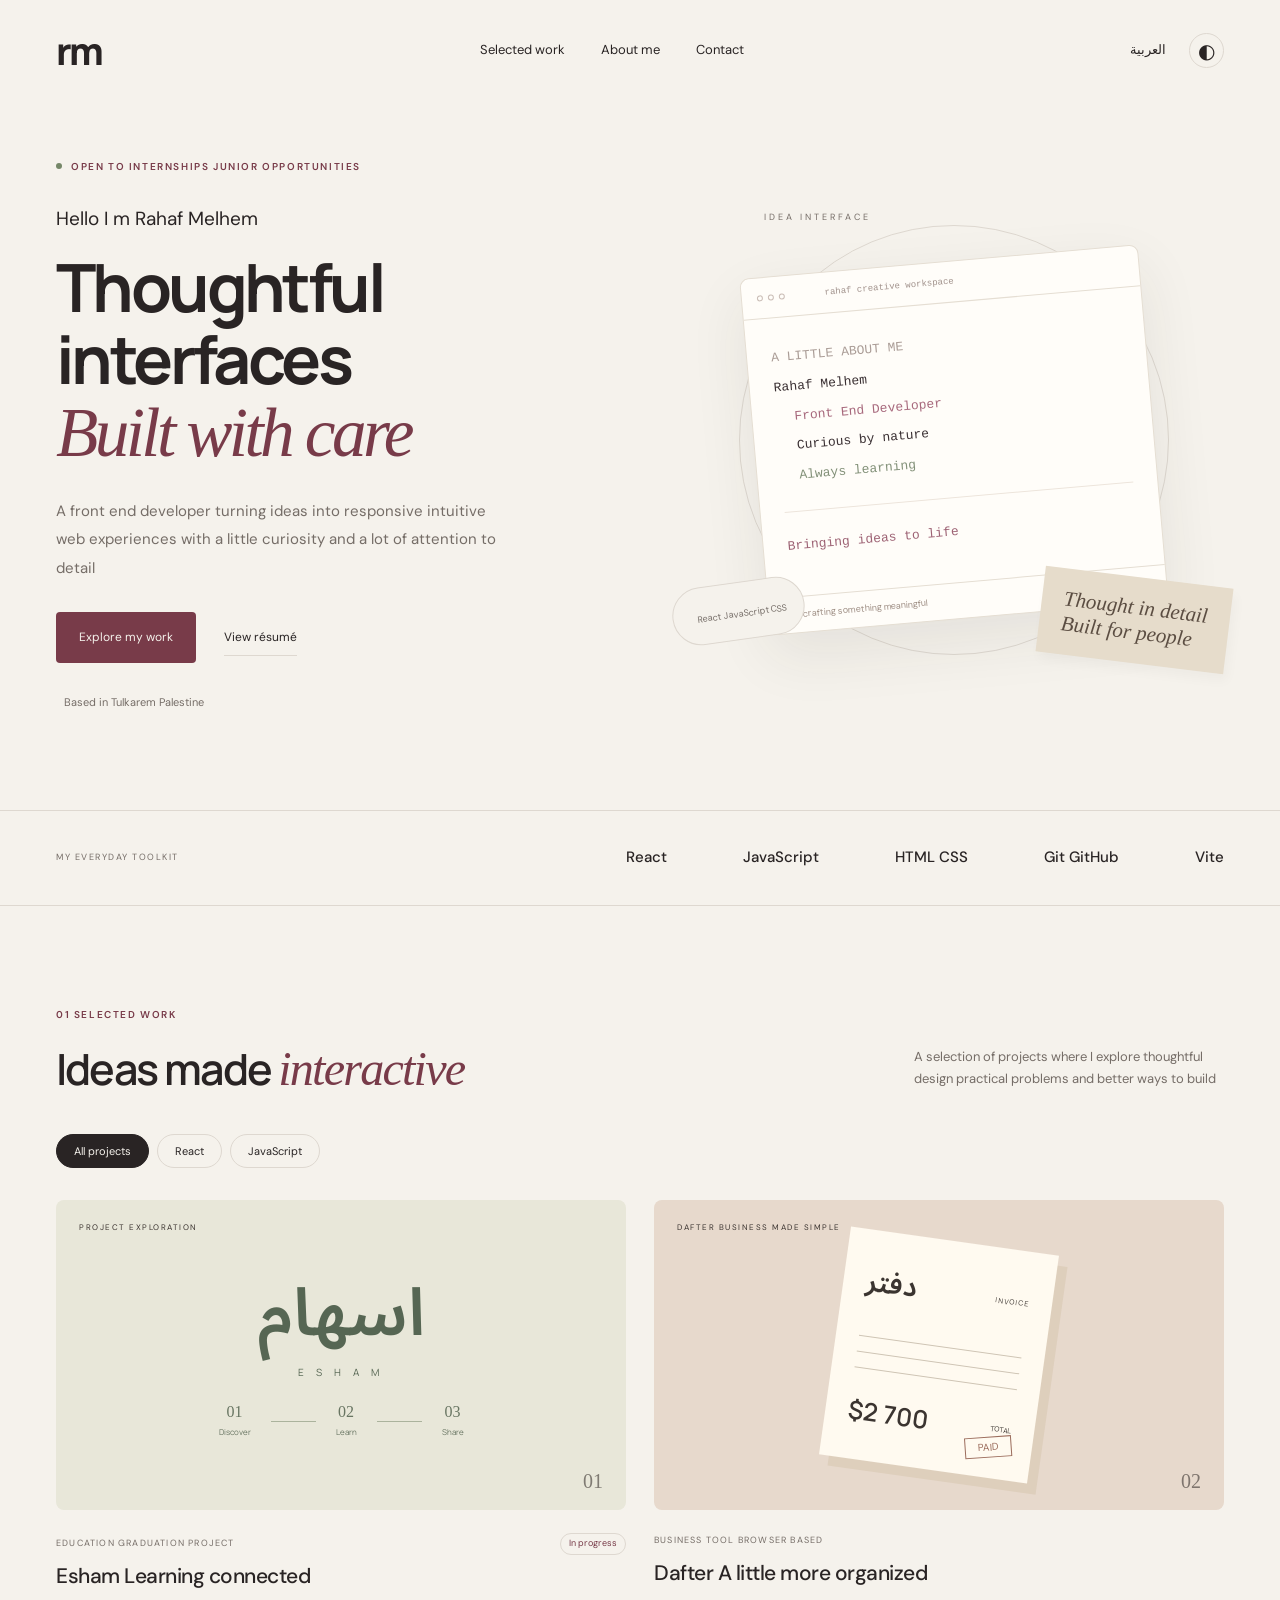
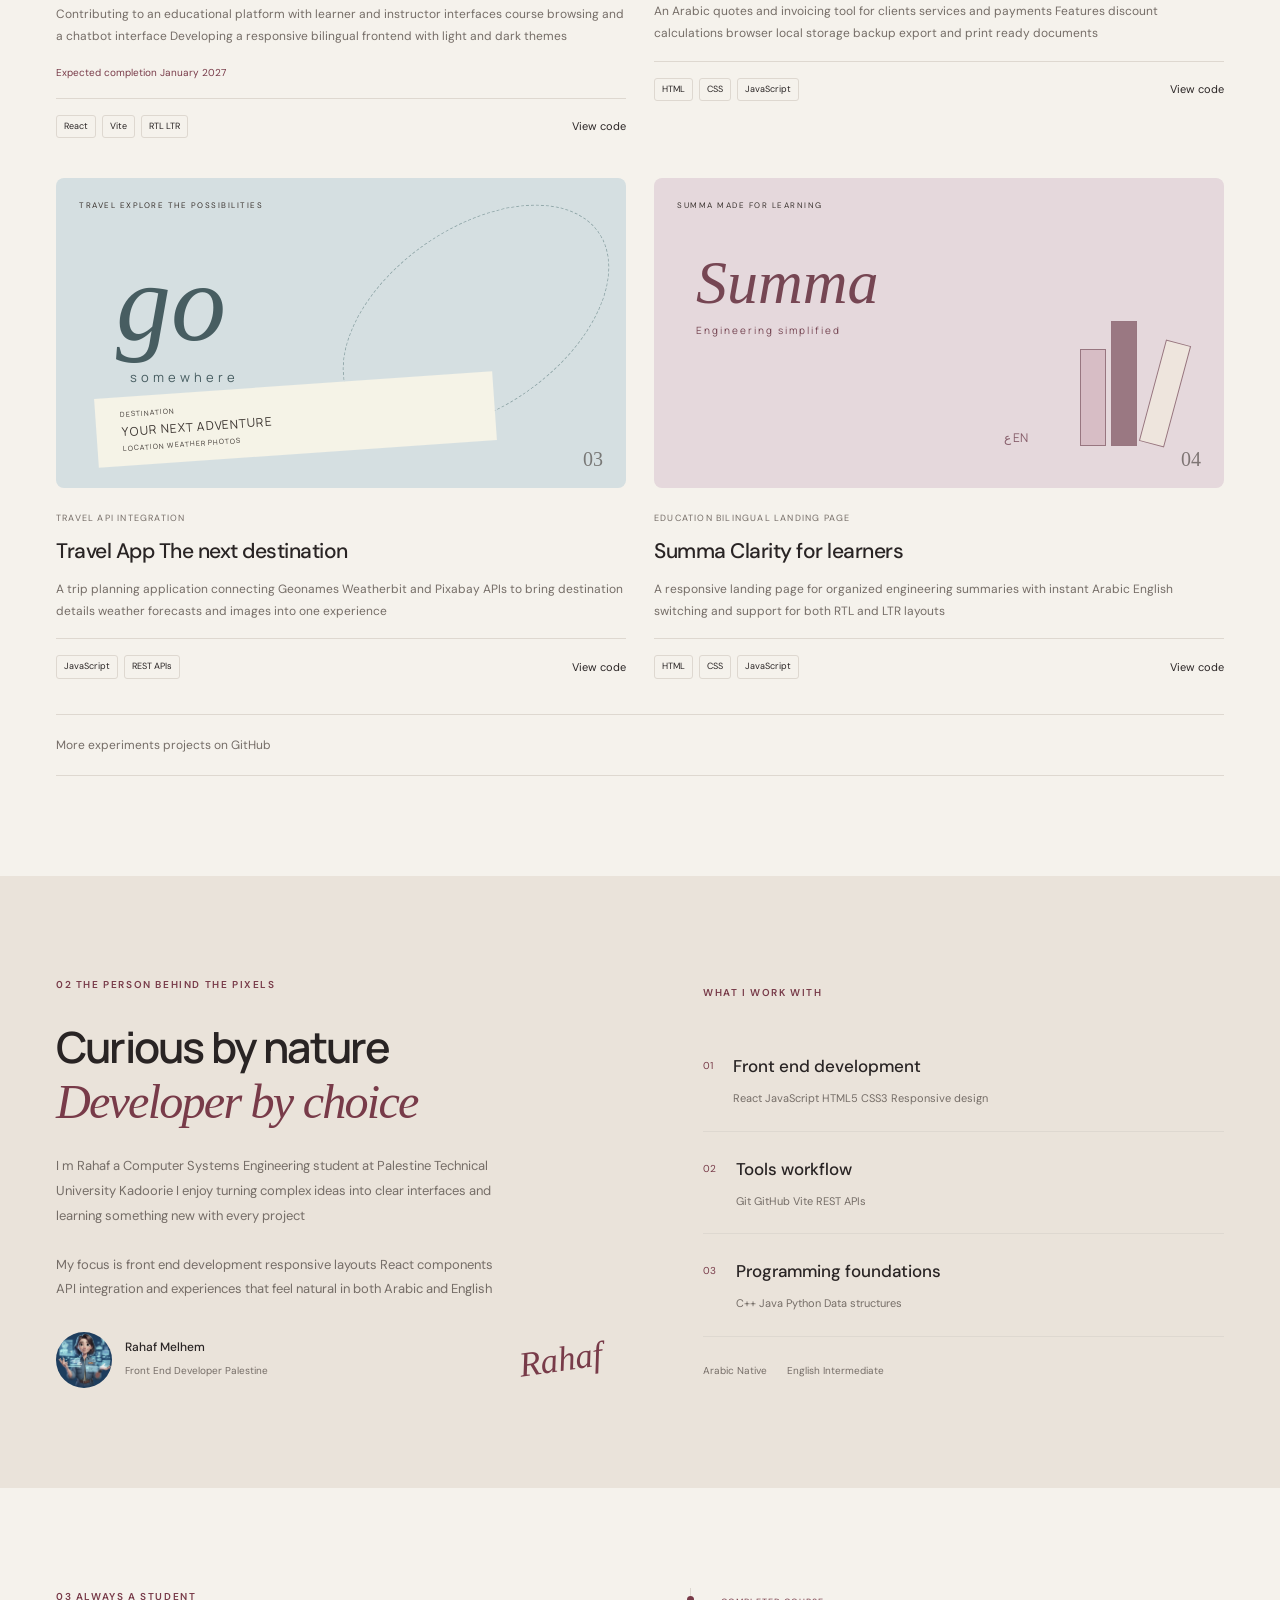
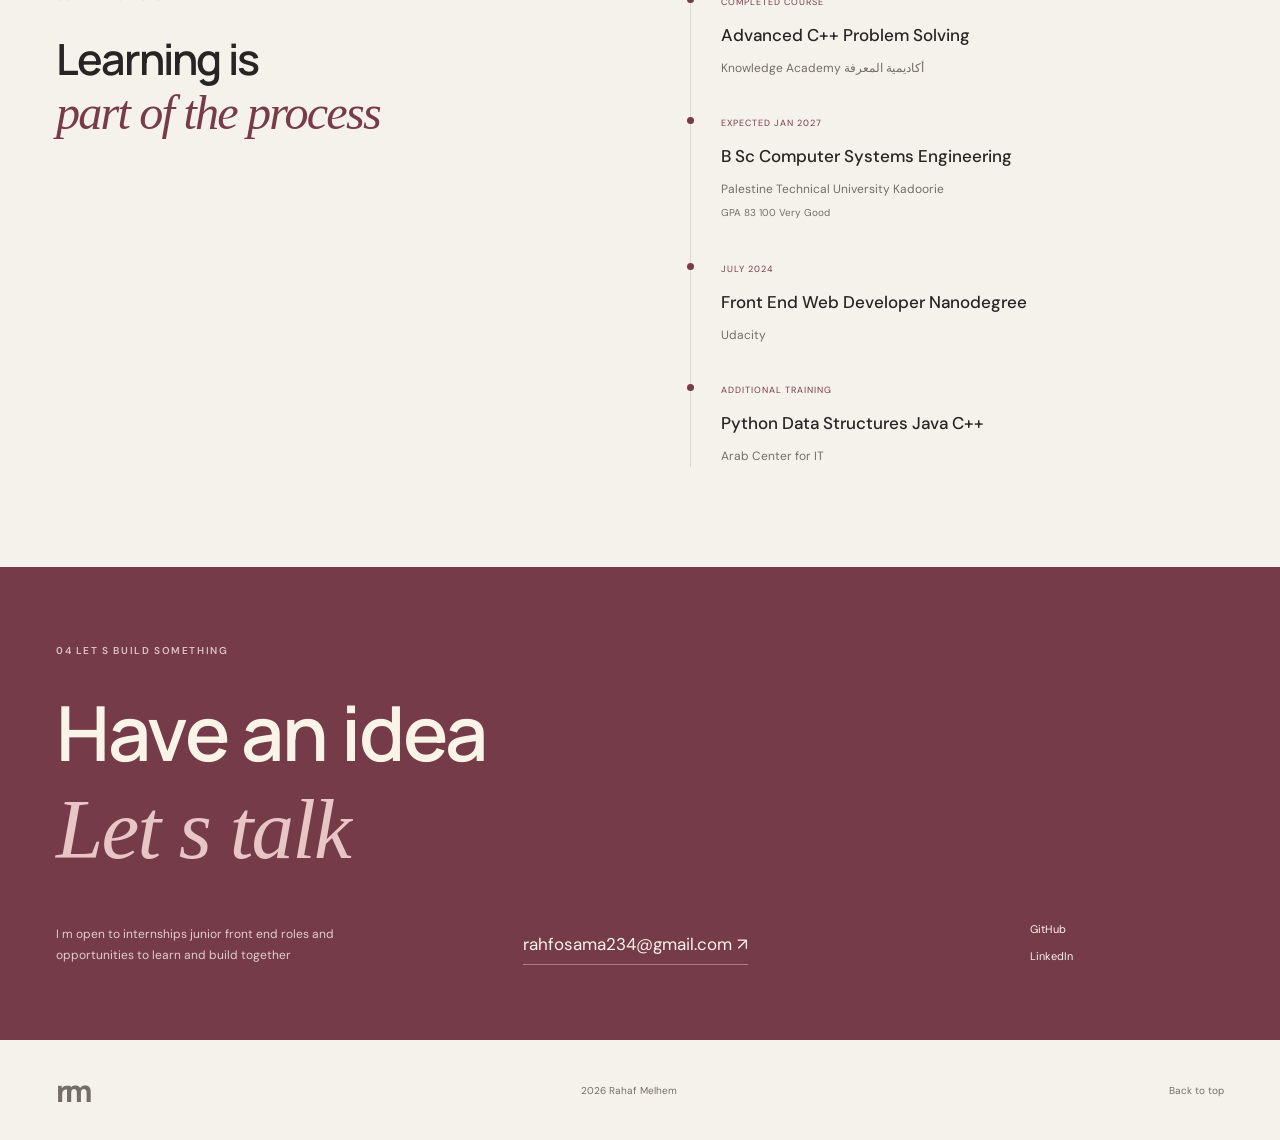
==== portfolio/index.html @ 83018559 "Add bilingual portfolio and updated resume with advanced C++ training" ====
<!doctype html>
<html lang="en" dir="ltr">
<head>
<meta charset="utf-8"><meta name="viewport" content="width=device-width, initial-scale=1">
<meta name="theme-color" content="#f5f2ec"><meta name="description" content="Rahaf Melhem — Front-End Developer and Computer Systems Engineering student. Explore React, JavaScript and bilingual web projects.">
<meta property="og:title" content="Rahaf Melhem — Front-End Developer"><meta property="og:description" content="Thoughtful interfaces, built with care. A selection of my frontend projects and engineering journey.">
<title>Rahaf Melhem   Front End Developer</title>
<link rel="icon" href="assets/favicon.svg" type="image/svg+xml"><link rel="stylesheet" href="style.css"><script src="script.js" defer></script>
</head>
<body>
<a class="skip" href="#main" data-i18n="skip">Skip to content</a>
<header class="header"><a class="brand" href="#" aria-label="Rahaf Melhem home">rm</a><nav aria-label="Main navigation"><a href="#work" data-i18n="navWork">Selected work</a><a href="#about" data-i18n="navAbout">About me</a><a href="#contact" data-i18n="navContact">Contact</a></nav><div class="controls"><button id="language" aria-label="Switch to Arabic">العربية</button><button id="theme" aria-label="Switch color theme" title="Switch color theme">◐</button></div></header>
<main id="main">
<section class="hero wrap"><div class="hero-copy"><p class="eyebrow"><span class="status-dot"></span><span data-i18n="available">OPEN TO INTERNSHIPS   JUNIOR OPPORTUNITIES</span></p><p class="hello" data-i18n="hello">Hello  I m Rahaf Melhem </p><h1 data-i18n="hero">Thoughtful<br>interfaces <br><em>Built with care </em></h1><p class="intro" data-i18n="intro">A front end developer turning ideas into responsive  intuitive web experiences   with a little curiosity and a lot of attention to detail </p><div class="actions"><a class="button primary" href="#work"><span data-i18n="explore">Explore my work</span><span aria-hidden="true"> </span></a><a class="text-link" href="resume.html" target="_blank" data-i18n="resume">View résumé  </a></div><p class="location"><span aria-hidden="true"> </span> <span data-i18n="location">Based in Tulkarem  Palestine</span></p></div>
<div class="hero-art" aria-label="A visual sketch of the process from idea to interface"><div class="art-caption">IDEA   INTERFACE</div><div class="orbit orbit-one"></div><div class="orbit orbit-two"></div><div class="browser-card"><div class="browser-top"><i></i><i></i><i></i><span>rahaf   creative workspace</span></div><div class="code-body"><p class="code-comment">A LITTLE ABOUT ME</p><p>Rahaf Melhem</p><p class="indent"><span class="code-key">Front End Developer</span></p><p class="indent">Curious by nature</p><p class="indent"><span class="code-str">Always learning</span></p><div class="code-line"></div><p class="code-fn">Bringing ideas to life</p></div><div class="browser-bottom"><span class="status-dot"></span> crafting something meaningful</div></div><div class="floating-note"><div data-i18n="note">Thought in detail <br>Built for people </div></div><div class="skill-sticker"><span>React   JavaScript   CSS</span></div></div></section>
<div class="tech-strip"><div class="wrap strip-inner"><span data-i18n="toolkit">MY EVERYDAY TOOLKIT</span><div>React <b aria-hidden="true"></b> JavaScript <b aria-hidden="true"></b> HTML   CSS <b aria-hidden="true"></b> Git   GitHub <b aria-hidden="true"></b> Vite</div></div></div>
<section id="work" class="work wrap section"><div class="section-top"><div><p class="eyebrow" data-i18n="workLabel">01   SELECTED WORK</p><h2 data-i18n="workTitle">Ideas made <em>interactive </em></h2></div><p data-i18n="workIntro">A selection of projects where I explore thoughtful design  practical problems  and better ways to build </p></div><div class="filters" role="group" aria-label="Filter projects"><button class="active" data-filter="all" aria-pressed="true" data-i18n="filterAll">All projects</button><button data-filter="react" aria-pressed="false">React</button><button data-filter="js" aria-pressed="false">JavaScript</button></div>
<div class="projects">
<article class="project featured" data-type="react"><div class="project-art esham-art"><span class="art-label" data-i18n="visualLabel">PROJECT EXPLORATION</span><div class="esham-word">اسهام<span>E S H A M</span></div><div class="learning-path"><span>01<br><small>Discover</small></span><i></i><span>02<br><small>Learn</small></span><i></i><span>03<br><small>Share</small></span></div><span class="project-number">01</span></div><div class="project-body"><div class="project-top"><p class="category" data-i18n="eshamType">EDUCATION   GRADUATION PROJECT</p><span class="badge" data-i18n="progress">In progress</span></div><h3 data-i18n="eshamName">Esham   Learning  connected </h3><p data-i18n="eshamDesc">Contributing to an educational platform with learner and instructor interfaces  course browsing  and a chatbot interface  Developing a responsive  bilingual frontend with light and dark themes </p><p class="completion" data-i18n="completion">Expected completion   January 2027</p><div class="project-footer"><div class="tags"><span>React</span><span>Vite</span><span>RTL   LTR</span></div><a href="https://github.com/skillifyproj-creator/esham" target="_blank" rel="noopener noreferrer" data-i18n="code">View code  </a></div></div></article>
<article class="project" data-type="js"><div class="project-art dafter-art"><span class="art-label">DAFTER   BUSINESS MADE SIMPLE</span><div class="invoice-art"><span class="invoice-brand">دفتر<span>INVOICE</span></span><div class="invoice-lines"><i></i><i></i><i></i></div><div class="invoice-total">$2 700<span>TOTAL</span></div><div class="paid-stamp">PAID</div></div><span class="project-number">02</span></div><div class="project-body"><p class="category" data-i18n="dafterType">BUSINESS TOOL   BROWSER BASED</p><h3 data-i18n="dafterName">Dafter   A little more organized </h3><p data-i18n="dafterDesc">An Arabic quotes and invoicing tool for clients  services  and payments  Features discount calculations  browser local storage  backup export  and print ready documents </p><div class="project-footer"><div class="tags"><span>HTML</span><span>CSS</span><span>JavaScript</span></div><a href="https://github.com/rahafOM/dafter" target="_blank" rel="noopener noreferrer" data-i18n="code">View code  </a></div></div></article>
<article class="project" data-type="js"><div class="project-art travel-art"><span class="art-label">TRAVEL   EXPLORE THE POSSIBILITIES</span><div class="travel-orbit"></div><div class="travel-word">go<span>somewhere </span></div><div class="travel-ticket">DESTINATION <span>YOUR NEXT ADVENTURE</span><div>LOCATION   WEATHER   PHOTOS</div></div><span class="project-number">03</span></div><div class="project-body"><p class="category" data-i18n="travelType">TRAVEL   API INTEGRATION</p><h3 data-i18n="travelName">Travel App   The next destination </h3><p data-i18n="travelDesc">A trip planning application connecting Geonames  Weatherbit  and Pixabay APIs to bring destination details  weather forecasts  and images into one experience </p><div class="project-footer"><div class="tags"><span>JavaScript</span><span>REST APIs</span></div><a href="https://github.com/rahafOM/travel" target="_blank" rel="noopener noreferrer" data-i18n="code">View code  </a></div></div></article>
<article class="project" data-type="js"><div class="project-art summa-art"><span class="art-label">SUMMA   MADE FOR LEARNING</span><div class="summa-title">Summa<span>Engineering  simplified </span></div><div class="summa-books"><span></span><span></span><span></span><i>ع   EN</i></div><span class="project-number">04</span></div><div class="project-body"><p class="category" data-i18n="summaType">EDUCATION   BILINGUAL LANDING PAGE</p><h3 data-i18n="summaName">Summa   Clarity for learners </h3><p data-i18n="summaDesc">A responsive landing page for organized engineering summaries  with instant Arabic English switching and support for both RTL and LTR layouts </p><div class="project-footer"><div class="tags"><span>HTML</span><span>CSS</span><span>JavaScript</span></div><a href="https://github.com/rahafOM/summa" target="_blank" rel="noopener noreferrer" data-i18n="code">View code  </a></div></div></article>
</div><a class="more-projects" href="https://github.com/rahafOM" target="_blank" rel="noopener noreferrer"><span data-i18n="more">More experiments   projects on GitHub</span><span> </span></a></section>
<section id="about" class="about-section"><div class="wrap about-grid"><div><p class="eyebrow" data-i18n="aboutLabel">02   THE PERSON BEHIND THE PIXELS</p><h2 data-i18n="aboutTitle">Curious by nature <br><em>Developer by choice </em></h2><p class="about-text" data-i18n="aboutText">I m Rahaf  a Computer Systems Engineering student at Palestine Technical University   Kadoorie  I enjoy turning complex ideas into clear interfaces and learning something new with every project </p><p class="about-text" data-i18n="aboutText2">My focus is front end development  responsive layouts  React components  API integration  and experiences that feel natural in both Arabic and English </p><div class="profile-mini"><img src="assets/rahaf.jpg" alt="Rahaf’s illustrated GitHub avatar" width="56" height="56" loading="lazy"><div><strong data-i18n="myName">Rahaf Melhem</strong><span data-i18n="role">Front End Developer   Palestine</span></div><span class="signature" aria-hidden="true">Rahaf </span></div></div><div class="skills-panel"><p class="eyebrow" data-i18n="skillsLabel">WHAT I WORK WITH</p><div class="skill-row"><span>01</span><div><h3 data-i18n="frontend">Front end development</h3><p>React   JavaScript   HTML5   CSS3   Responsive design</p></div></div><div class="skill-row"><span>02</span><div><h3 data-i18n="tools">Tools   workflow</h3><p>Git   GitHub   Vite   REST APIs</p></div></div><div class="skill-row"><span>03</span><div><h3 data-i18n="foundations">Programming foundations</h3><p>C++   Java   Python   Data structures</p></div></div><div class="languages"><span data-i18n="arabic">Arabic   Native</span><span data-i18n="english">English   Intermediate</span></div></div></div></section>
<section class="wrap section journey"><div><p class="eyebrow" data-i18n="journeyLabel">03   ALWAYS A STUDENT</p><h2 data-i18n="journeyTitle">Learning is<br><em>part of the process </em></h2></div><div class="timeline"><div class="timeline-item"><span class="date" data-i18n="completedCourse">COMPLETED COURSE</span><h3 data-i18n="advancedCpp">Advanced C++ &amp; Problem Solving</h3><p data-i18n="academy">Knowledge Academy  أكاديمية المعرفة </p></div><div class="timeline-item"><span class="date" data-i18n="expected">EXPECTED JAN 2027</span><h3 data-i18n="degree">B Sc  Computer Systems Engineering</h3><p data-i18n="university">Palestine Technical University   Kadoorie</p><span class="small" data-i18n="gpa">GPA  83 100   Very Good</span></div><div class="timeline-item"><span class="date" data-i18n="july">JULY 2024</span><h3>Front End Web Developer Nanodegree</h3><p>Udacity</p></div><div class="timeline-item"><span class="date" data-i18n="training">ADDITIONAL TRAINING</span><h3 data-i18n="courses">Python  Data Structures  Java   C++</h3><p data-i18n="center">Arab Center for IT</p></div></div></section>
<section id="contact" class="contact"><div class="wrap"><p class="eyebrow" data-i18n="contactLabel">04   LET S BUILD SOMETHING</p><h2 data-i18n="contactTitle">Have an idea <br><em>Let s talk </em><span> </span></h2><div class="contact-bottom"><p data-i18n="contactText">I m open to internships  junior front end roles  and opportunities to learn and build together </p><a class="email" href="mailto:rahfosama234@gmail.com">rahfosama234@gmail.com ↗</a><div class="social"><a href="https://github.com/rahafOM" target="_blank" rel="noopener noreferrer">GitHub  </a><a href="https://www.linkedin.com/in/rahaf-melhem" target="_blank" rel="noopener noreferrer">LinkedIn  </a></div></div></div></section>
</main><footer class="wrap footer"><a class="brand" href="#" aria-label="Back to top">rm</a><p>  <span id="year">2026</span> <span data-i18n="myName">Rahaf Melhem</span></p><a href="#main" data-i18n="backTop">Back to top  </a></footer>
</body></html>
---- portfolio/style.css ----
@import url('https://fonts.googleapis.com/css2?family=DM+Sans:wght@400;500;600;700&family=Manrope:wght@400;500;600;700;800&family=Noto+Sans+Arabic:wght@400;500;600;700&display=swap');
:root{--bg:#f5f2ec;--surface:#fffdf9;--ink:#292424;--muted:#756d67;--accent:#783b49;--line:#ded8d0;--soft:#eae3da;--card:#fffdf9;--serif:Georgia,'Times New Roman',serif}*{box-sizing:border-box}html{scroll-behavior:smooth;scroll-padding-top:100px}body{margin:0;background:var(--bg);color:var(--ink);font:15px/1.7 'DM Sans',sans-serif}body.dark{--bg:#211f20;--surface:#292627;--ink:#f5f0e9;--muted:#bbb0a7;--accent:#e8a9b6;--line:#494043;--soft:#332e30;--card:#292627}a{color:inherit;text-decoration:none}button{font:inherit;cursor:pointer}a,button{-webkit-tap-highlight-color:transparent}button:focus-visible,a:focus-visible{outline:3px solid var(--accent);outline-offset:5px}button{color:inherit}.wrap{max-width:1200px;width:calc(100% - 112px);margin:auto}.header{height:100px;padding:0 56px;max-width:1440px;margin:auto;display:flex;align-items:center;justify-content:space-between;gap:30px}.brand{font:800 38px 'Manrope',sans-serif;letter-spacing:-3px}.brand span{color:var(--accent)}nav{display:flex;gap:36px;font-size:13px}nav a{position:relative}nav a:after{content:'';position:absolute;bottom:-6px;left:0;width:0;height:1px;background:var(--accent);transition:width .2s}nav a:hover:after{width:100%}.controls{display:flex;align-items:center;gap:15px}.controls button{background:transparent;border:0;padding:8px;font-size:13px}.controls #theme{border:1px solid var(--line);border-radius:50%;width:35px;height:35px;padding:0;font-size:20px}.hero{display:grid;grid-template-columns:1.05fr 1fr;align-items:center;min-height:710px;padding-top:50px;padding-bottom:80px;gap:60px}.eyebrow{display:flex;align-items:center;gap:9px;font-size:10px;font-weight:600;letter-spacing:1.6px;color:var(--accent);margin:0 0 28px}.status-dot{width:6px;height:6px;border-radius:100%;display:inline-block;background:#758768;flex-shrink:0}.hello{font-size:19px;margin:0 0 16px}h1{font:700 clamp(47px,5.2vw,76px)/1.08 'Manrope',sans-serif;letter-spacing:-3.6px;margin:0 0 26px}em{font-family:var(--serif);font-weight:400;color:var(--accent)}h1 em{font-size:1.04em}p{margin-top:0}.intro{max-width:440px;font-size:15px;color:var(--muted);line-height:1.9}.actions{display:flex;align-items:center;gap:28px;margin:30px 0}.button{display:inline-flex;align-items:center;gap:40px;padding:15px 23px;font-size:12px;border-radius:4px}.primary{color:var(--bg);background:var(--accent)}.button:hover{transform:translateY(-2px)}.text-link{font-size:12px;border-bottom:1px solid var(--line);padding:8px 0}.location{font-size:11px;color:var(--muted);display:flex;gap:8px;align-items:center}.location>span:first-child{font-size:20px}.hero-art{position:relative;height:470px;display:flex;align-items:center;justify-content:center}.orbit{position:absolute;border:1px solid var(--line);border-radius:50%;width:430px;height:430px}.orbit-two{width:350px;height:350px;border-style:dashed;transform:rotate(20deg)}.art-caption{position:absolute;top:5px;left:80px;font-size:9px;color:var(--muted);letter-spacing:3px}.art-star{position:absolute;top:34px;right:32px;color:var(--accent);font-size:80px;line-height:1;z-index:2}.browser-card{width:400px;background:#fffdf9;box-shadow:0 22px 60px #362b2615;border:1px solid #e5ded3;transform:rotate(-5deg);border-radius:9px;color:#3a3033;z-index:1}.browser-top{display:flex;gap:5px;align-items:center;padding:15px;border-bottom:1px solid #e5ded3}.browser-top i{width:6px;height:6px;border:1px solid #cbbeb7;border-radius:50%}.browser-top span{margin-left:35px;font:9px monospace;color:#a1928c}.code-body{padding:30px 24px;font:12px/1.6 monospace}.code-body p{margin-bottom:9px}.code-body .indent{padding-left:18px}.code-comment{color:#aa9c96}.code-key{color:#a7687c}.code-str{color:#829078}.code-line{height:1px;background:#ede5dc;margin:24px 0}.code-fn{color:#9d6274}.code-fn span{color:#a89b90}.browser-bottom{display:flex;align-items:center;gap:7px;border-top:1px solid #e5ded3;padding:10px 20px;font-size:9px;color:#9e8e84}.floating-note{position:absolute;bottom:12px;right:-5px;background:#e6dccb;transform:rotate(7deg);padding:18px 22px;font:italic 21px/1.2 var(--serif);color:#5b4d42;z-index:2;box-shadow:4px 7px 12px #00000008}.floating-note>span{display:block;font-size:20px;margin-bottom:8px}.skill-sticker{position:absolute;left:-12px;bottom:35px;z-index:2;border:1px solid var(--line);background:var(--bg);border-radius:30px;padding:12px 17px;font-size:19px;color:var(--accent);transform:rotate(-8deg)}.skill-sticker span{font-size:9px;color:var(--muted);margin-left:7px}.tech-strip{border-block:1px solid var(--line)}.strip-inner{min-height:94px;display:flex;align-items:center;justify-content:space-between;gap:30px}.strip-inner>span{font-size:9px;letter-spacing:1.5px;color:var(--muted)}.strip-inner>div{display:flex;gap:28px;align-items:center;font-size:15px;font-weight:500}.strip-inner b{font-size:15px;color:var(--accent)}.section{padding-block:100px}.section-top{display:flex;justify-content:space-between;align-items:end;gap:60px;margin-bottom:36px}.section-top>p{font-size:13px;color:var(--muted);max-width:310px;margin-bottom:8px}h2{font:600 43px/1.2 'Manrope',sans-serif;letter-spacing:-1.8px;margin:0}h2 em{font-size:1.12em}.section-top .eyebrow{margin-bottom:17px}.filters{display:flex;gap:8px;margin-bottom:32px}.filters button{border:1px solid var(--line);border-radius:30px;background:transparent;padding:7px 17px;font-size:11px}.filters .active{color:var(--bg);background:var(--ink);border-color:var(--ink)}.projects{display:grid;grid-template-columns:1fr 1fr;gap:40px 28px}.project[hidden]{display:none}.project-art{height:310px;border-radius:8px;overflow:hidden;position:relative;transition:transform .3s;isolation:isolate;color:#3b3430}.project:hover .project-art{transform:translateY(-4px)}.art-label{position:absolute;top:21px;left:23px;font-size:8px;letter-spacing:1.5px}.project-number{position:absolute;bottom:17px;right:23px;font:italic 20px var(--serif);opacity:.6}.esham-art{background:#e8e7d9;display:flex;align-items:center;justify-content:center;flex-direction:column}.esham-word{font:600 66px 'Noto Sans Arabic',sans-serif;color:#566653;text-align:center;line-height:1.3}.esham-word span{display:block;font:10px 'Manrope';letter-spacing:5px;margin-top:8px}.learning-path{display:flex;align-items:center;gap:20px;margin-top:24px;font:16px var(--serif);text-align:center;color:#687562}.learning-path i{width:45px;height:1px;background:#abb39d}.learning-path small{font:8px 'Manrope';display:inline-block;margin-top:5px}.project-body{padding:23px 0 0}.category{font-size:9px;letter-spacing:1.2px;color:var(--muted);margin-bottom:10px}.project-top{display:flex;justify-content:space-between;align-items:baseline;gap:12px}.badge{border:1px solid var(--line);font-size:9px;padding:2px 8px;border-radius:15px;color:var(--accent);white-space:nowrap}.project h3{font-size:21px;line-height:1.4;font-weight:500;letter-spacing:-.5px;margin:0 0 12px}.project-body>p:not(.category){font-size:12px;color:var(--muted);line-height:1.85;margin-bottom:16px}.project-body .completion{font-size:10px!important;color:var(--accent)!important}.project-footer{display:flex;justify-content:space-between;align-items:center;border-top:1px solid var(--line);padding-top:16px;gap:12px}.tags{display:flex;gap:6px;flex-wrap:wrap}.tags span{font-size:9px;border:1px solid var(--line);border-radius:3px;padding:3px 7px}.project-footer a{font-size:11px;white-space:nowrap}.dafter-art{background:#e7d9cc;display:flex;align-items:center;justify-content:center}.invoice-art{width:210px;height:230px;background:#fffaf0;padding:23px;transform:rotate(8deg);box-shadow:10px 10px 0 #cbbb9c55;position:relative}.invoice-brand{font:600 28px 'Noto Sans Arabic';display:flex;justify-content:space-between;align-items:center}.invoice-brand span{font:7px 'Manrope';letter-spacing:1px}.invoice-lines{margin:24px 0}.invoice-lines i{display:block;height:1px;background:#cfc5b5;margin-bottom:15px}.invoice-total{font:600 25px 'Manrope';display:flex;justify-content:space-between;align-items:center}.invoice-total span{font:7px 'Manrope'}.paid-stamp{border:1px solid #9c6d5d;display:inline-block;font-size:10px;color:#9c6d5d;padding:1px 12px;position:absolute;bottom:20px;right:20px;transform:rotate(-12deg)}.travel-art{background:#d5dfe1;padding:50px 30px}.travel-word{font:italic 110px/.9 var(--serif);position:absolute;top:76px;left:60px;color:#475d61}.travel-word span{display:block;font:13px 'Manrope';letter-spacing:4px;margin:15px 0 0 14px}.plane{position:absolute;font:100px var(--serif);right:65px;top:65px;transform:rotate(-15deg);color:#72898d}.travel-orbit{position:absolute;width:300px;height:180px;border:1px dashed #93a9ab;border-radius:50%;transform:rotate(-35deg);right:0;top:50px}.travel-ticket{position:absolute;bottom:34px;left:40px;font:7px 'Manrope';background:#f5f3e7;padding:13px 25px;width:70%;transform:rotate(-4deg);letter-spacing:1px}.travel-ticket span{display:block;font-size:12px;margin-block:4px}.summa-art{background:#e5d8dc}.summa-title{position:absolute;left:42px;top:69px;font:italic 62px var(--serif);color:#764653}.summa-title span{display:block;font:10px 'Manrope';letter-spacing:2px;margin-top:5px}.summa-books{position:absolute;bottom:42px;right:46px;display:flex;gap:5px;align-items:end}.summa-books span{height:97px;width:26px;border:1px solid #987680;background:#d7bdc5}.summa-books span:nth-child(2){height:125px;background:#9a7882}.summa-books span:nth-child(3){transform:rotate(15deg);margin-left:10px;height:105px;background:#eee5dd}.summa-books i{position:absolute;left:-76px;bottom:0;font:12px 'Manrope';color:#855c69;white-space:nowrap}.more-projects{margin-top:35px;padding:20px 0;border-block:1px solid var(--line);display:flex;justify-content:space-between;font-size:12px;color:var(--muted)}.about-section{background:var(--soft);padding-block:100px}.about-grid{display:grid;grid-template-columns:1.05fr 1fr;gap:100px}.about-text{font-size:13px;color:var(--muted);line-height:1.9;max-width:450px;margin:24px 0 0}.profile-mini{display:flex;align-items:center;gap:13px;margin-top:30px}.profile-mini img{border-radius:50%;filter:saturate(.5)}.profile-mini strong{font-size:12px;font-weight:500;display:block}.profile-mini div>span{font-size:10px;color:var(--muted)}.signature{font:italic 35px var(--serif);color:var(--accent);margin-left:auto;transform:rotate(-8deg)}.skills-panel{padding-top:8px}.skill-row{display:flex;gap:20px;border-bottom:1px solid var(--line);padding:23px 0}.skill-row>span{font-size:10px;color:var(--accent);padding-top:5px}.skill-row h3{font-size:17px;font-weight:500;margin:0 0 8px}.skill-row p{font-size:11px;color:var(--muted);margin:0}.languages{display:flex;gap:20px;font-size:10px;color:var(--muted);padding-top:25px}.journey{display:grid;grid-template-columns:1fr 1fr;gap:100px}.timeline{border-left:1px solid var(--line);padding-left:30px}.timeline-item{position:relative;padding-bottom:30px}.timeline-item:last-child{padding-bottom:0}.timeline-item:before{content:'';position:absolute;left:-34px;top:8px;background:var(--accent);width:7px;height:7px;border-radius:50%}.date{font-size:9px;letter-spacing:1px;color:var(--accent)}.timeline h3{font-size:17px;font-weight:500;margin:8px 0}.timeline p{font-size:12px;color:var(--muted);margin:0}.small{font-size:10px;color:var(--muted)}.contact{background:#753b49;color:#faf3e8;padding-block:75px}.contact .eyebrow{color:#dcc1c5}.contact h2{font-size:76px;position:relative;max-width:800px}.contact h2 em{color:#e8c5c6}.contact h2>span{position:absolute;right:0;top:0;font:140px var(--serif);font-weight:400;color:#bb8b94}.contact-bottom{display:grid;grid-template-columns:1.1fr 1.2fr .5fr;gap:40px;align-items:end;margin-top:40px}.contact-bottom p{font-size:12px;color:#e2cdd0;margin:0;max-width:280px}.email{font-size:17px;border-bottom:1px solid #b07c88;justify-self:start;padding-bottom:5px}.social{display:flex;flex-direction:column;font-size:11px;gap:8px;align-items:start}.footer{display:flex;justify-content:space-between;align-items:center;min-height:100px;font-size:10px;color:var(--muted)}.footer .brand{font-size:30px}.footer p{margin:0}.skip{position:absolute;left:20px;top:-100px;background:var(--ink);color:var(--bg);padding:10px;z-index:100}.skip:focus{top:10px}a:hover{color:var(--accent)}.contact a:hover{color:#f6d7d7}.primary:hover{color:var(--bg)}[dir=rtl] body{font-family:'Noto Sans Arabic',sans-serif}[dir=rtl] h1,[dir=rtl] h2{font-family:'Noto Sans Arabic',sans-serif;letter-spacing:-1px;line-height:1.5}[dir=rtl] h1{font-size:53px}[dir=rtl] em{font-family:inherit}[dir=rtl] .hero-art{direction:ltr}[dir=rtl] .eyebrow{letter-spacing:0}[dir=rtl] .timeline{border-left:0;border-right:1px solid var(--line);padding-left:0;padding-right:30px}[dir=rtl] .timeline-item:before{left:auto;right:-34px}[dir=rtl] .contact h2>span{left:0;right:auto}[dir=rtl] .signature{margin-left:0;margin-right:auto}[dir=rtl] .tags{direction:ltr}[dir=rtl] .project-art{direction:ltr}[dir=rtl] .email{direction:ltr}
@media(min-width:1500px){.hero{min-height:790px}.wrap{max-width:1250px}}
@media(max-width:1100px){.wrap{width:calc(100% - 64px)}.header{padding-inline:32px}.hero{gap:20px}.browser-card{width:335px}.code-body{font-size:10px}.orbit{width:340px;height:340px}.orbit-two{width:290px;height:290px}.art-star{right:0}.skill-sticker{left:0}.strip-inner>div{gap:16px;font-size:12px}.about-grid{gap:55px}.contact-bottom{grid-template-columns:1fr 1fr}.social{grid-column:2;flex-direction:row;gap:20px}.project h3{font-size:19px}.contact h2{font-size:65px}}
@media(max-width:760px){.wrap{width:calc(100% - 40px)}.header{height:82px;padding-inline:20px;gap:12px}.brand{font-size:31px}nav{gap:16px;font-size:10px}.controls{gap:4px}.controls button{font-size:11px;padding:6px}.controls #theme{width:30px;height:30px}.hero{grid-template-columns:1fr;padding-top:38px;padding-bottom:50px;gap:18px}.hero h1{font-size:57px;letter-spacing:-2.6px}.hero-copy>.eyebrow{font-size:8px;letter-spacing:1px}.hello{font-size:17px}.intro{font-size:13px;max-width:400px}.hero-art{height:395px;max-width:450px;width:100%;margin:10px auto 0}.browser-card{width:330px}.art-caption{left:50px}.floating-note{right:8px;bottom:7px;font-size:20px}.skill-sticker{bottom:25px}.art-star{font-size:65px;right:20px}.strip-inner{padding-block:22px;display:block}.strip-inner>span{display:block;margin-bottom:15px}.strip-inner>div{gap:12px;flex-wrap:wrap;font-size:11px}.strip-inner b{font-size:11px}.section{padding-block:65px}.section-top{display:block;margin-bottom:25px}.section-top>p{margin-top:20px;font-size:12px}h2{font-size:34px}.projects{grid-template-columns:1fr;gap:40px}.project-art{height:300px}.project h3{font-size:21px}.project-body>p:not(.category){font-size:12px}.about-section{padding-block:65px}.about-grid,.journey{grid-template-columns:1fr;gap:45px}.about-grid h2{font-size:32px}.about-text{font-size:12px}.skills-panel .eyebrow{margin-bottom:10px}.contact{padding-block:55px}.contact h2{font-size:53px}.contact h2>span{font-size:90px;right:5px}.contact-bottom{display:flex;flex-direction:column;align-items:start;gap:25px}.email{font-size:16px}.footer{min-height:95px;gap:15px;font-size:9px}[dir=rtl] h1{font-size:43px}[dir=rtl] h2{font-size:30px}.location{margin-bottom:0}}
@media(max-width:380px){nav{gap:9px}.hero h1{font-size:49px}.browser-card{width:280px}.orbit{width:290px;height:290px}.orbit-two{width:240px;height:240px}.code-body{padding:24px 16px;font-size:9px}.hero-art{height:350px}.floating-note{padding:13px;font-size:17px}.skill-sticker{font-size:14px;padding:9px}.project-top{display:block}.badge{display:inline-block;margin-bottom:10px}}
@media(prefers-reduced-motion:reduce){html{scroll-behavior:auto}*{transition:none!important}}
@media print{.header,.hero-art,.filters,.controls,.contact,.footer,.skip,.tech-strip{display:none}.wrap{width:100%}.hero{display:block;min-height:0}.section,.about-section{padding:20px 0}body{background:white;color:black}.project-art{height:140px}.projects{gap:20px}.project{break-inside:avoid}}

.actions .button>span:last-child{display:none}.contact h2>span{display:none}.strip-inner b{width:20px}.more-projects>span:last-child{display:none}.project-number{font-style:normal}.code-body{font-size:13px}
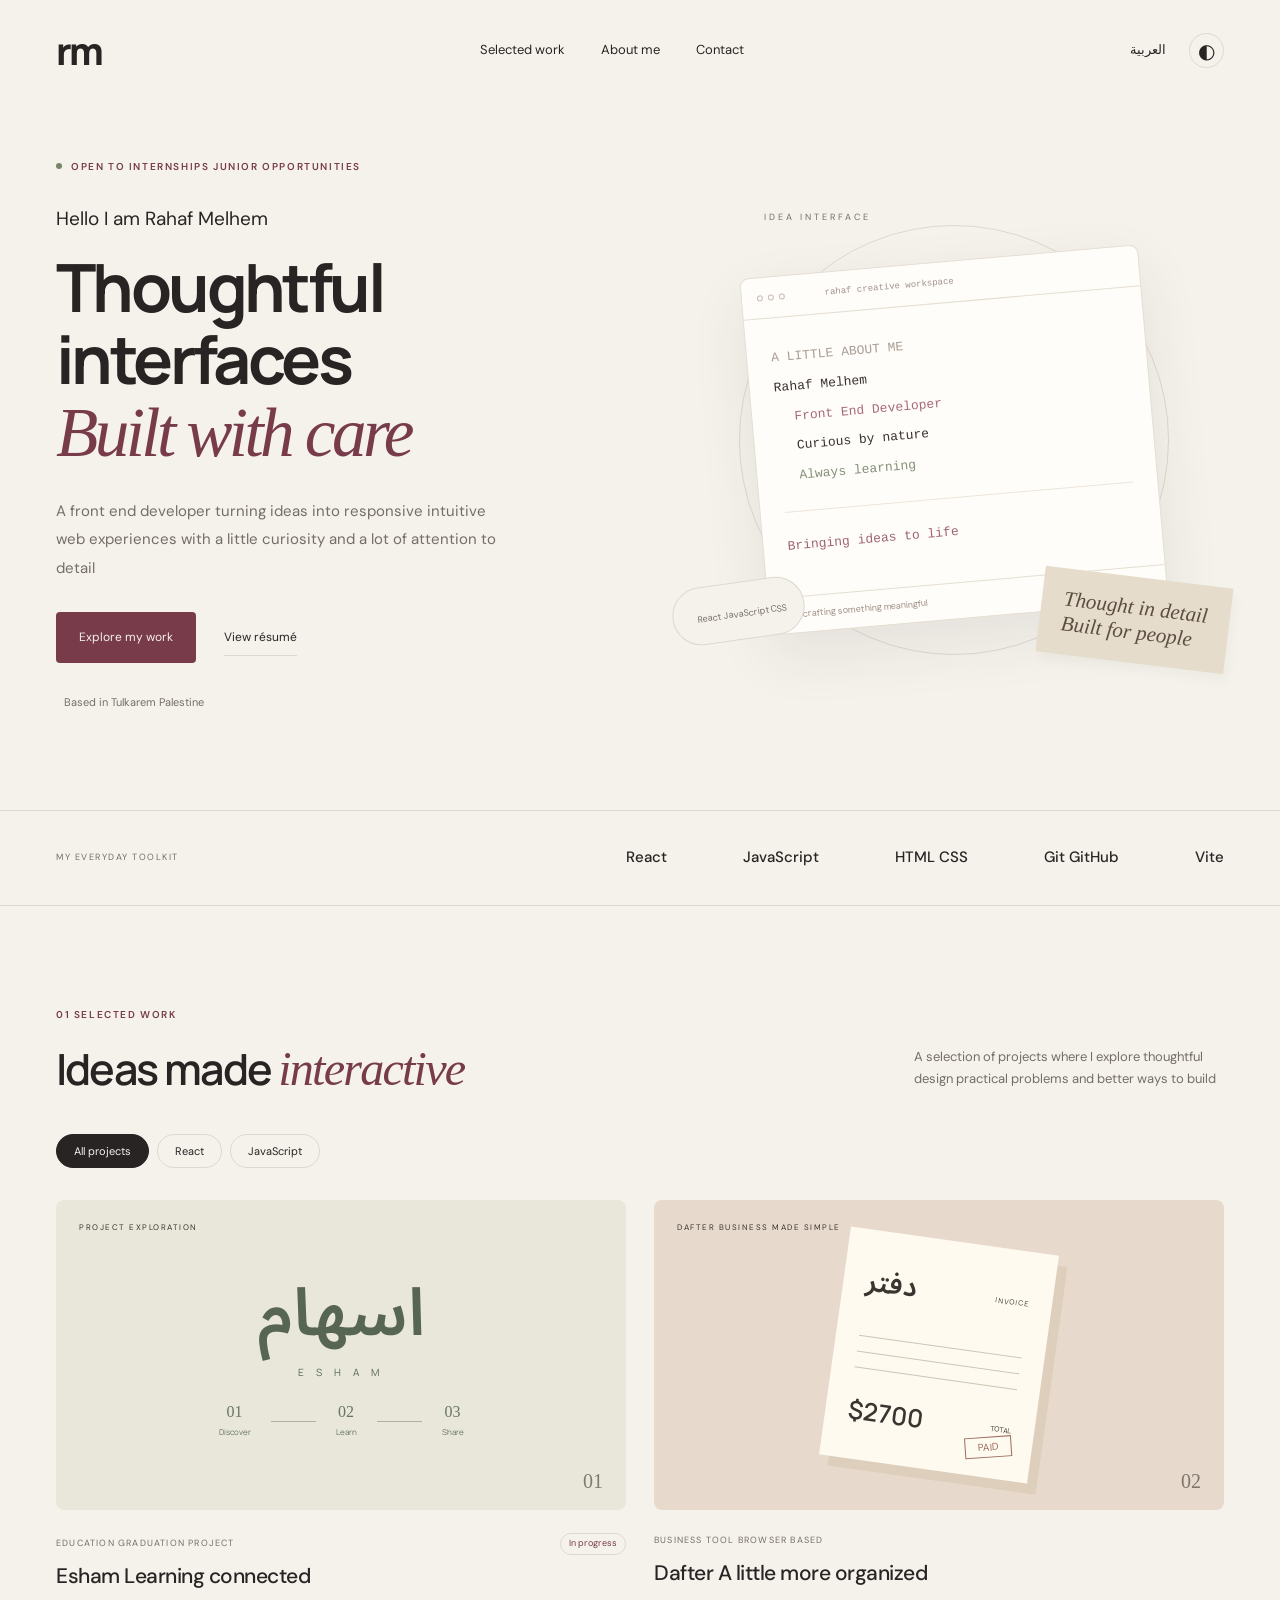
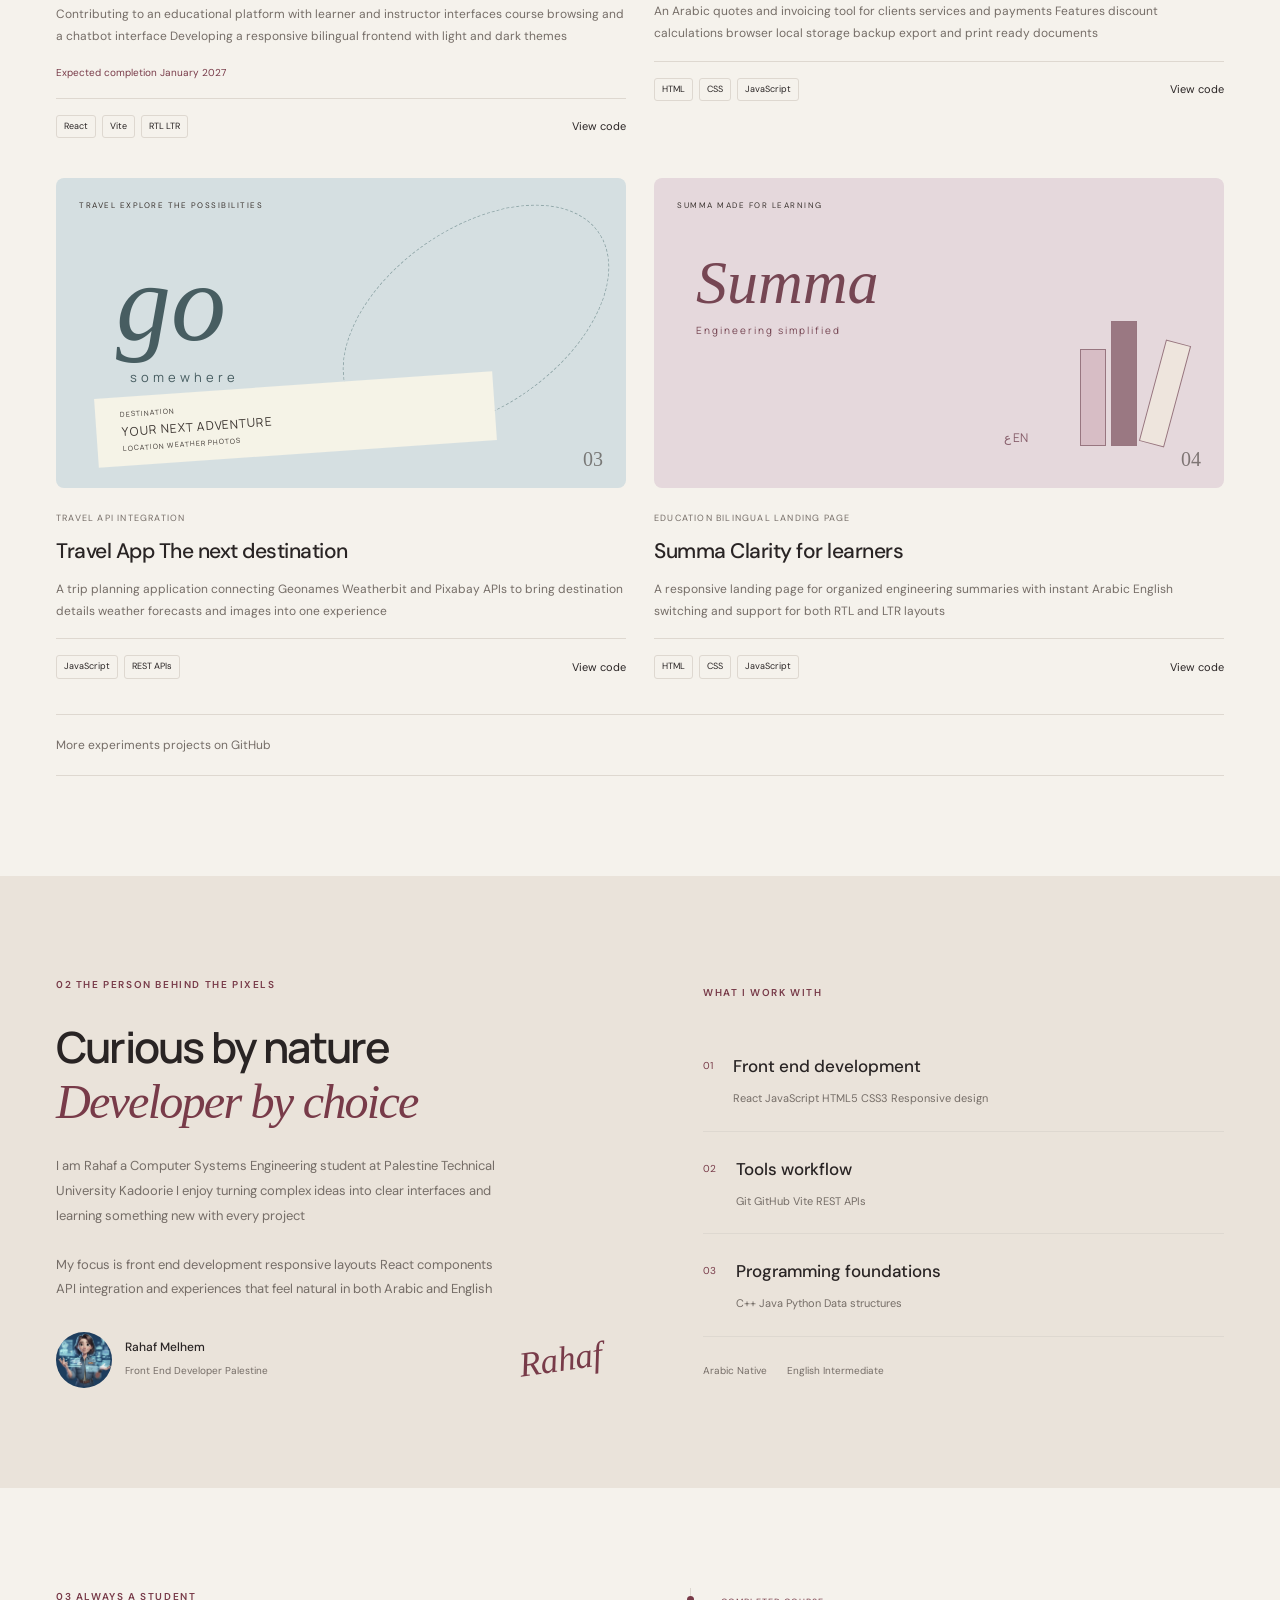
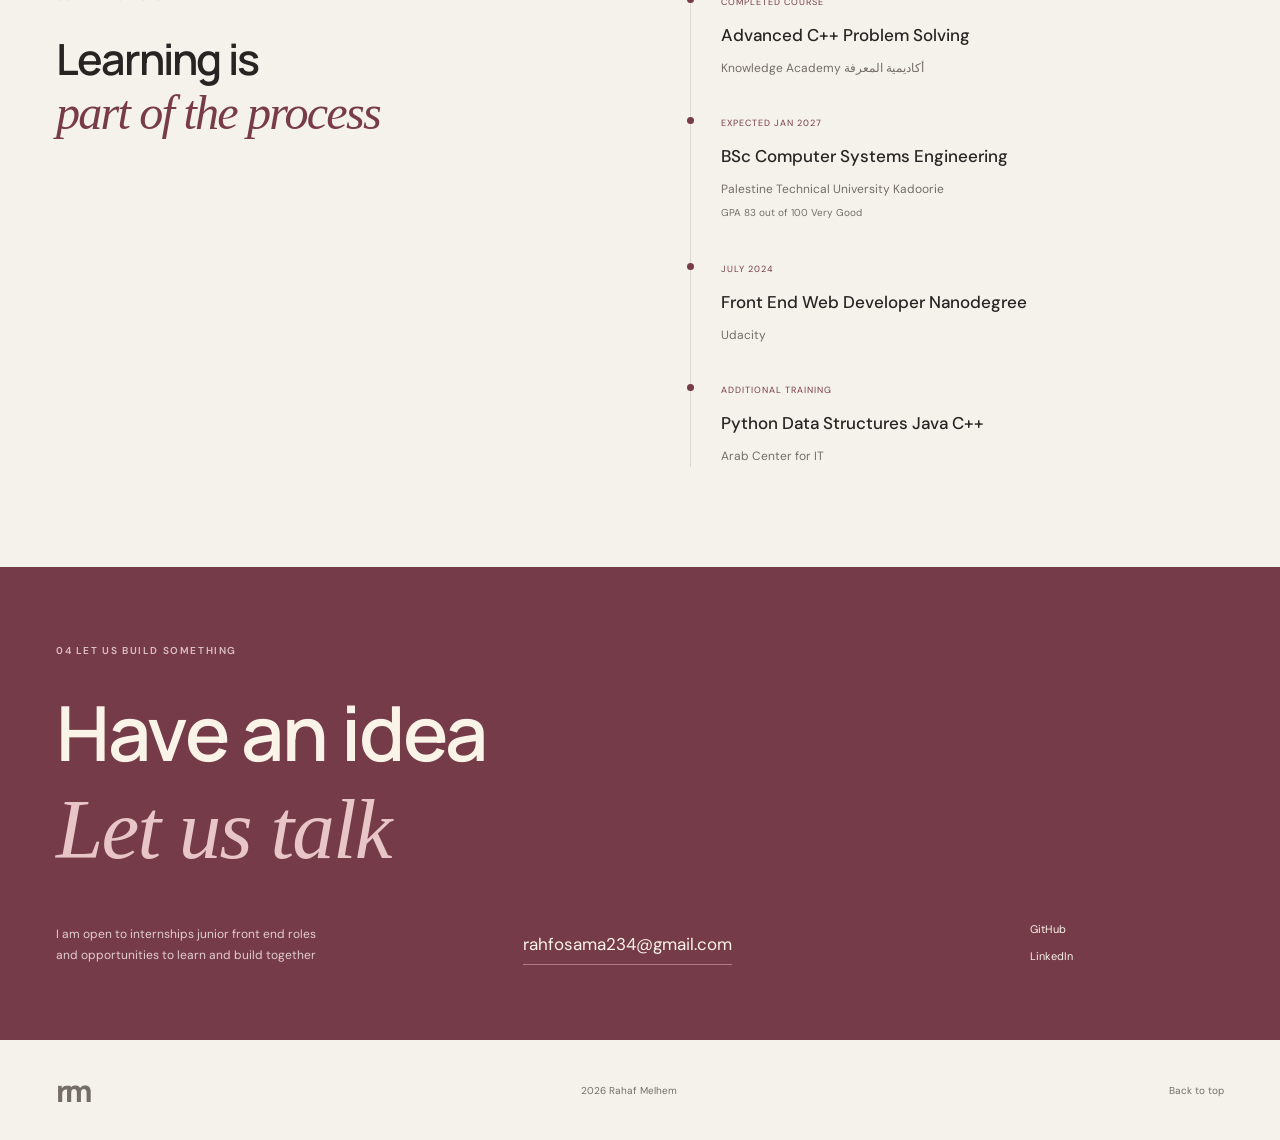
==== commit c79498a9: "Refine punctuation-free portfolio wording" ====
--- a/portfolio/index.html
+++ b/portfolio/index.html
@@ -11,18 +11,18 @@
 <a class="skip" href="#main" data-i18n="skip">Skip to content</a>
 <header class="header"><a class="brand" href="#" aria-label="Rahaf Melhem home">rm</a><nav aria-label="Main navigation"><a href="#work" data-i18n="navWork">Selected work</a><a href="#about" data-i18n="navAbout">About me</a><a href="#contact" data-i18n="navContact">Contact</a></nav><div class="controls"><button id="language" aria-label="Switch to Arabic">العربية</button><button id="theme" aria-label="Switch color theme" title="Switch color theme">◐</button></div></header>
 <main id="main">
-<section class="hero wrap"><div class="hero-copy"><p class="eyebrow"><span class="status-dot"></span><span data-i18n="available">OPEN TO INTERNSHIPS   JUNIOR OPPORTUNITIES</span></p><p class="hello" data-i18n="hello">Hello  I m Rahaf Melhem </p><h1 data-i18n="hero">Thoughtful<br>interfaces <br><em>Built with care </em></h1><p class="intro" data-i18n="intro">A front end developer turning ideas into responsive  intuitive web experiences   with a little curiosity and a lot of attention to detail </p><div class="actions"><a class="button primary" href="#work"><span data-i18n="explore">Explore my work</span><span aria-hidden="true"> </span></a><a class="text-link" href="resume.html" target="_blank" data-i18n="resume">View résumé  </a></div><p class="location"><span aria-hidden="true"> </span> <span data-i18n="location">Based in Tulkarem  Palestine</span></p></div>
+<section class="hero wrap"><div class="hero-copy"><p class="eyebrow"><span class="status-dot"></span><span data-i18n="available">OPEN TO INTERNSHIPS   JUNIOR OPPORTUNITIES</span></p><p class="hello" data-i18n="hello">Hello  I am Rahaf Melhem </p><h1 data-i18n="hero">Thoughtful<br>interfaces <br><em>Built with care </em></h1><p class="intro" data-i18n="intro">A front end developer turning ideas into responsive  intuitive web experiences   with a little curiosity and a lot of attention to detail </p><div class="actions"><a class="button primary" href="#work"><span data-i18n="explore">Explore my work</span><span aria-hidden="true"> </span></a><a class="text-link" href="resume.html" target="_blank" data-i18n="resume">View résumé  </a></div><p class="location"><span aria-hidden="true"> </span> <span data-i18n="location">Based in Tulkarem  Palestine</span></p></div>
 <div class="hero-art" aria-label="A visual sketch of the process from idea to interface"><div class="art-caption">IDEA   INTERFACE</div><div class="orbit orbit-one"></div><div class="orbit orbit-two"></div><div class="browser-card"><div class="browser-top"><i></i><i></i><i></i><span>rahaf   creative workspace</span></div><div class="code-body"><p class="code-comment">A LITTLE ABOUT ME</p><p>Rahaf Melhem</p><p class="indent"><span class="code-key">Front End Developer</span></p><p class="indent">Curious by nature</p><p class="indent"><span class="code-str">Always learning</span></p><div class="code-line"></div><p class="code-fn">Bringing ideas to life</p></div><div class="browser-bottom"><span class="status-dot"></span> crafting something meaningful</div></div><div class="floating-note"><div data-i18n="note">Thought in detail <br>Built for people </div></div><div class="skill-sticker"><span>React   JavaScript   CSS</span></div></div></section>
 <div class="tech-strip"><div class="wrap strip-inner"><span data-i18n="toolkit">MY EVERYDAY TOOLKIT</span><div>React <b aria-hidden="true"></b> JavaScript <b aria-hidden="true"></b> HTML   CSS <b aria-hidden="true"></b> Git   GitHub <b aria-hidden="true"></b> Vite</div></div></div>
 <section id="work" class="work wrap section"><div class="section-top"><div><p class="eyebrow" data-i18n="workLabel">01   SELECTED WORK</p><h2 data-i18n="workTitle">Ideas made <em>interactive </em></h2></div><p data-i18n="workIntro">A selection of projects where I explore thoughtful design  practical problems  and better ways to build </p></div><div class="filters" role="group" aria-label="Filter projects"><button class="active" data-filter="all" aria-pressed="true" data-i18n="filterAll">All projects</button><button data-filter="react" aria-pressed="false">React</button><button data-filter="js" aria-pressed="false">JavaScript</button></div>
 <div class="projects">
 <article class="project featured" data-type="react"><div class="project-art esham-art"><span class="art-label" data-i18n="visualLabel">PROJECT EXPLORATION</span><div class="esham-word">اسهام<span>E S H A M</span></div><div class="learning-path"><span>01<br><small>Discover</small></span><i></i><span>02<br><small>Learn</small></span><i></i><span>03<br><small>Share</small></span></div><span class="project-number">01</span></div><div class="project-body"><div class="project-top"><p class="category" data-i18n="eshamType">EDUCATION   GRADUATION PROJECT</p><span class="badge" data-i18n="progress">In progress</span></div><h3 data-i18n="eshamName">Esham   Learning  connected </h3><p data-i18n="eshamDesc">Contributing to an educational platform with learner and instructor interfaces  course browsing  and a chatbot interface  Developing a responsive  bilingual frontend with light and dark themes </p><p class="completion" data-i18n="completion">Expected completion   January 2027</p><div class="project-footer"><div class="tags"><span>React</span><span>Vite</span><span>RTL   LTR</span></div><a href="https://github.com/skillifyproj-creator/esham" target="_blank" rel="noopener noreferrer" data-i18n="code">View code  </a></div></div></article>
-<article class="project" data-type="js"><div class="project-art dafter-art"><span class="art-label">DAFTER   BUSINESS MADE SIMPLE</span><div class="invoice-art"><span class="invoice-brand">دفتر<span>INVOICE</span></span><div class="invoice-lines"><i></i><i></i><i></i></div><div class="invoice-total">$2 700<span>TOTAL</span></div><div class="paid-stamp">PAID</div></div><span class="project-number">02</span></div><div class="project-body"><p class="category" data-i18n="dafterType">BUSINESS TOOL   BROWSER BASED</p><h3 data-i18n="dafterName">Dafter   A little more organized </h3><p data-i18n="dafterDesc">An Arabic quotes and invoicing tool for clients  services  and payments  Features discount calculations  browser local storage  backup export  and print ready documents </p><div class="project-footer"><div class="tags"><span>HTML</span><span>CSS</span><span>JavaScript</span></div><a href="https://github.com/rahafOM/dafter" target="_blank" rel="noopener noreferrer" data-i18n="code">View code  </a></div></div></article>
+<article class="project" data-type="js"><div class="project-art dafter-art"><span class="art-label">DAFTER   BUSINESS MADE SIMPLE</span><div class="invoice-art"><span class="invoice-brand">دفتر<span>INVOICE</span></span><div class="invoice-lines"><i></i><i></i><i></i></div><div class="invoice-total">$2700<span>TOTAL</span></div><div class="paid-stamp">PAID</div></div><span class="project-number">02</span></div><div class="project-body"><p class="category" data-i18n="dafterType">BUSINESS TOOL   BROWSER BASED</p><h3 data-i18n="dafterName">Dafter   A little more organized </h3><p data-i18n="dafterDesc">An Arabic quotes and invoicing tool for clients  services  and payments  Features discount calculations  browser local storage  backup export  and print ready documents </p><div class="project-footer"><div class="tags"><span>HTML</span><span>CSS</span><span>JavaScript</span></div><a href="https://github.com/rahafOM/dafter" target="_blank" rel="noopener noreferrer" data-i18n="code">View code  </a></div></div></article>
 <article class="project" data-type="js"><div class="project-art travel-art"><span class="art-label">TRAVEL   EXPLORE THE POSSIBILITIES</span><div class="travel-orbit"></div><div class="travel-word">go<span>somewhere </span></div><div class="travel-ticket">DESTINATION <span>YOUR NEXT ADVENTURE</span><div>LOCATION   WEATHER   PHOTOS</div></div><span class="project-number">03</span></div><div class="project-body"><p class="category" data-i18n="travelType">TRAVEL   API INTEGRATION</p><h3 data-i18n="travelName">Travel App   The next destination </h3><p data-i18n="travelDesc">A trip planning application connecting Geonames  Weatherbit  and Pixabay APIs to bring destination details  weather forecasts  and images into one experience </p><div class="project-footer"><div class="tags"><span>JavaScript</span><span>REST APIs</span></div><a href="https://github.com/rahafOM/travel" target="_blank" rel="noopener noreferrer" data-i18n="code">View code  </a></div></div></article>
 <article class="project" data-type="js"><div class="project-art summa-art"><span class="art-label">SUMMA   MADE FOR LEARNING</span><div class="summa-title">Summa<span>Engineering  simplified </span></div><div class="summa-books"><span></span><span></span><span></span><i>ع   EN</i></div><span class="project-number">04</span></div><div class="project-body"><p class="category" data-i18n="summaType">EDUCATION   BILINGUAL LANDING PAGE</p><h3 data-i18n="summaName">Summa   Clarity for learners </h3><p data-i18n="summaDesc">A responsive landing page for organized engineering summaries  with instant Arabic English switching and support for both RTL and LTR layouts </p><div class="project-footer"><div class="tags"><span>HTML</span><span>CSS</span><span>JavaScript</span></div><a href="https://github.com/rahafOM/summa" target="_blank" rel="noopener noreferrer" data-i18n="code">View code  </a></div></div></article>
 </div><a class="more-projects" href="https://github.com/rahafOM" target="_blank" rel="noopener noreferrer"><span data-i18n="more">More experiments   projects on GitHub</span><span> </span></a></section>
-<section id="about" class="about-section"><div class="wrap about-grid"><div><p class="eyebrow" data-i18n="aboutLabel">02   THE PERSON BEHIND THE PIXELS</p><h2 data-i18n="aboutTitle">Curious by nature <br><em>Developer by choice </em></h2><p class="about-text" data-i18n="aboutText">I m Rahaf  a Computer Systems Engineering student at Palestine Technical University   Kadoorie  I enjoy turning complex ideas into clear interfaces and learning something new with every project </p><p class="about-text" data-i18n="aboutText2">My focus is front end development  responsive layouts  React components  API integration  and experiences that feel natural in both Arabic and English </p><div class="profile-mini"><img src="assets/rahaf.jpg" alt="Rahaf’s illustrated GitHub avatar" width="56" height="56" loading="lazy"><div><strong data-i18n="myName">Rahaf Melhem</strong><span data-i18n="role">Front End Developer   Palestine</span></div><span class="signature" aria-hidden="true">Rahaf </span></div></div><div class="skills-panel"><p class="eyebrow" data-i18n="skillsLabel">WHAT I WORK WITH</p><div class="skill-row"><span>01</span><div><h3 data-i18n="frontend">Front end development</h3><p>React   JavaScript   HTML5   CSS3   Responsive design</p></div></div><div class="skill-row"><span>02</span><div><h3 data-i18n="tools">Tools   workflow</h3><p>Git   GitHub   Vite   REST APIs</p></div></div><div class="skill-row"><span>03</span><div><h3 data-i18n="foundations">Programming foundations</h3><p>C++   Java   Python   Data structures</p></div></div><div class="languages"><span data-i18n="arabic">Arabic   Native</span><span data-i18n="english">English   Intermediate</span></div></div></div></section>
-<section class="wrap section journey"><div><p class="eyebrow" data-i18n="journeyLabel">03   ALWAYS A STUDENT</p><h2 data-i18n="journeyTitle">Learning is<br><em>part of the process </em></h2></div><div class="timeline"><div class="timeline-item"><span class="date" data-i18n="completedCourse">COMPLETED COURSE</span><h3 data-i18n="advancedCpp">Advanced C++ &amp; Problem Solving</h3><p data-i18n="academy">Knowledge Academy  أكاديمية المعرفة </p></div><div class="timeline-item"><span class="date" data-i18n="expected">EXPECTED JAN 2027</span><h3 data-i18n="degree">B Sc  Computer Systems Engineering</h3><p data-i18n="university">Palestine Technical University   Kadoorie</p><span class="small" data-i18n="gpa">GPA  83 100   Very Good</span></div><div class="timeline-item"><span class="date" data-i18n="july">JULY 2024</span><h3>Front End Web Developer Nanodegree</h3><p>Udacity</p></div><div class="timeline-item"><span class="date" data-i18n="training">ADDITIONAL TRAINING</span><h3 data-i18n="courses">Python  Data Structures  Java   C++</h3><p data-i18n="center">Arab Center for IT</p></div></div></section>
-<section id="contact" class="contact"><div class="wrap"><p class="eyebrow" data-i18n="contactLabel">04   LET S BUILD SOMETHING</p><h2 data-i18n="contactTitle">Have an idea <br><em>Let s talk </em><span> </span></h2><div class="contact-bottom"><p data-i18n="contactText">I m open to internships  junior front end roles  and opportunities to learn and build together </p><a class="email" href="mailto:rahfosama234@gmail.com">rahfosama234@gmail.com ↗</a><div class="social"><a href="https://github.com/rahafOM" target="_blank" rel="noopener noreferrer">GitHub  </a><a href="https://www.linkedin.com/in/rahaf-melhem" target="_blank" rel="noopener noreferrer">LinkedIn  </a></div></div></div></section>
+<section id="about" class="about-section"><div class="wrap about-grid"><div><p class="eyebrow" data-i18n="aboutLabel">02   THE PERSON BEHIND THE PIXELS</p><h2 data-i18n="aboutTitle">Curious by nature <br><em>Developer by choice </em></h2><p class="about-text" data-i18n="aboutText">I am Rahaf  a Computer Systems Engineering student at Palestine Technical University   Kadoorie  I enjoy turning complex ideas into clear interfaces and learning something new with every project </p><p class="about-text" data-i18n="aboutText2">My focus is front end development  responsive layouts  React components  API integration  and experiences that feel natural in both Arabic and English </p><div class="profile-mini"><img src="assets/rahaf.jpg" alt="Rahaf’s illustrated GitHub avatar" width="56" height="56" loading="lazy"><div><strong data-i18n="myName">Rahaf Melhem</strong><span data-i18n="role">Front End Developer   Palestine</span></div><span class="signature" aria-hidden="true">Rahaf </span></div></div><div class="skills-panel"><p class="eyebrow" data-i18n="skillsLabel">WHAT I WORK WITH</p><div class="skill-row"><span>01</span><div><h3 data-i18n="frontend">Front end development</h3><p>React   JavaScript   HTML5   CSS3   Responsive design</p></div></div><div class="skill-row"><span>02</span><div><h3 data-i18n="tools">Tools   workflow</h3><p>Git   GitHub   Vite   REST APIs</p></div></div><div class="skill-row"><span>03</span><div><h3 data-i18n="foundations">Programming foundations</h3><p>C++   Java   Python   Data structures</p></div></div><div class="languages"><span data-i18n="arabic">Arabic   Native</span><span data-i18n="english">English   Intermediate</span></div></div></div></section>
+<section class="wrap section journey"><div><p class="eyebrow" data-i18n="journeyLabel">03   ALWAYS A STUDENT</p><h2 data-i18n="journeyTitle">Learning is<br><em>part of the process </em></h2></div><div class="timeline"><div class="timeline-item"><span class="date" data-i18n="completedCourse">COMPLETED COURSE</span><h3 data-i18n="advancedCpp">Advanced C++ &amp; Problem Solving</h3><p data-i18n="academy">Knowledge Academy  أكاديمية المعرفة </p></div><div class="timeline-item"><span class="date" data-i18n="expected">EXPECTED JAN 2027</span><h3 data-i18n="degree">BSc Computer Systems Engineering</h3><p data-i18n="university">Palestine Technical University   Kadoorie</p><span class="small" data-i18n="gpa">GPA 83 out of 100   Very Good</span></div><div class="timeline-item"><span class="date" data-i18n="july">JULY 2024</span><h3>Front End Web Developer Nanodegree</h3><p>Udacity</p></div><div class="timeline-item"><span class="date" data-i18n="training">ADDITIONAL TRAINING</span><h3 data-i18n="courses">Python  Data Structures  Java   C++</h3><p data-i18n="center">Arab Center for IT</p></div></div></section>
+<section id="contact" class="contact"><div class="wrap"><p class="eyebrow" data-i18n="contactLabel">04   LET US BUILD SOMETHING</p><h2 data-i18n="contactTitle">Have an idea <br><em>Let us talk </em><span> </span></h2><div class="contact-bottom"><p data-i18n="contactText">I am open to internships  junior front end roles  and opportunities to learn and build together </p><a class="email" href="mailto:rahfosama234@gmail.com">rahfosama234@gmail.com</a><div class="social"><a href="https://github.com/rahafOM" target="_blank" rel="noopener noreferrer">GitHub  </a><a href="https://www.linkedin.com/in/rahaf-melhem" target="_blank" rel="noopener noreferrer">LinkedIn  </a></div></div></div></section>
 </main><footer class="wrap footer"><a class="brand" href="#" aria-label="Back to top">rm</a><p>  <span id="year">2026</span> <span data-i18n="myName">Rahaf Melhem</span></p><a href="#main" data-i18n="backTop">Back to top  </a></footer>
 </body></html>
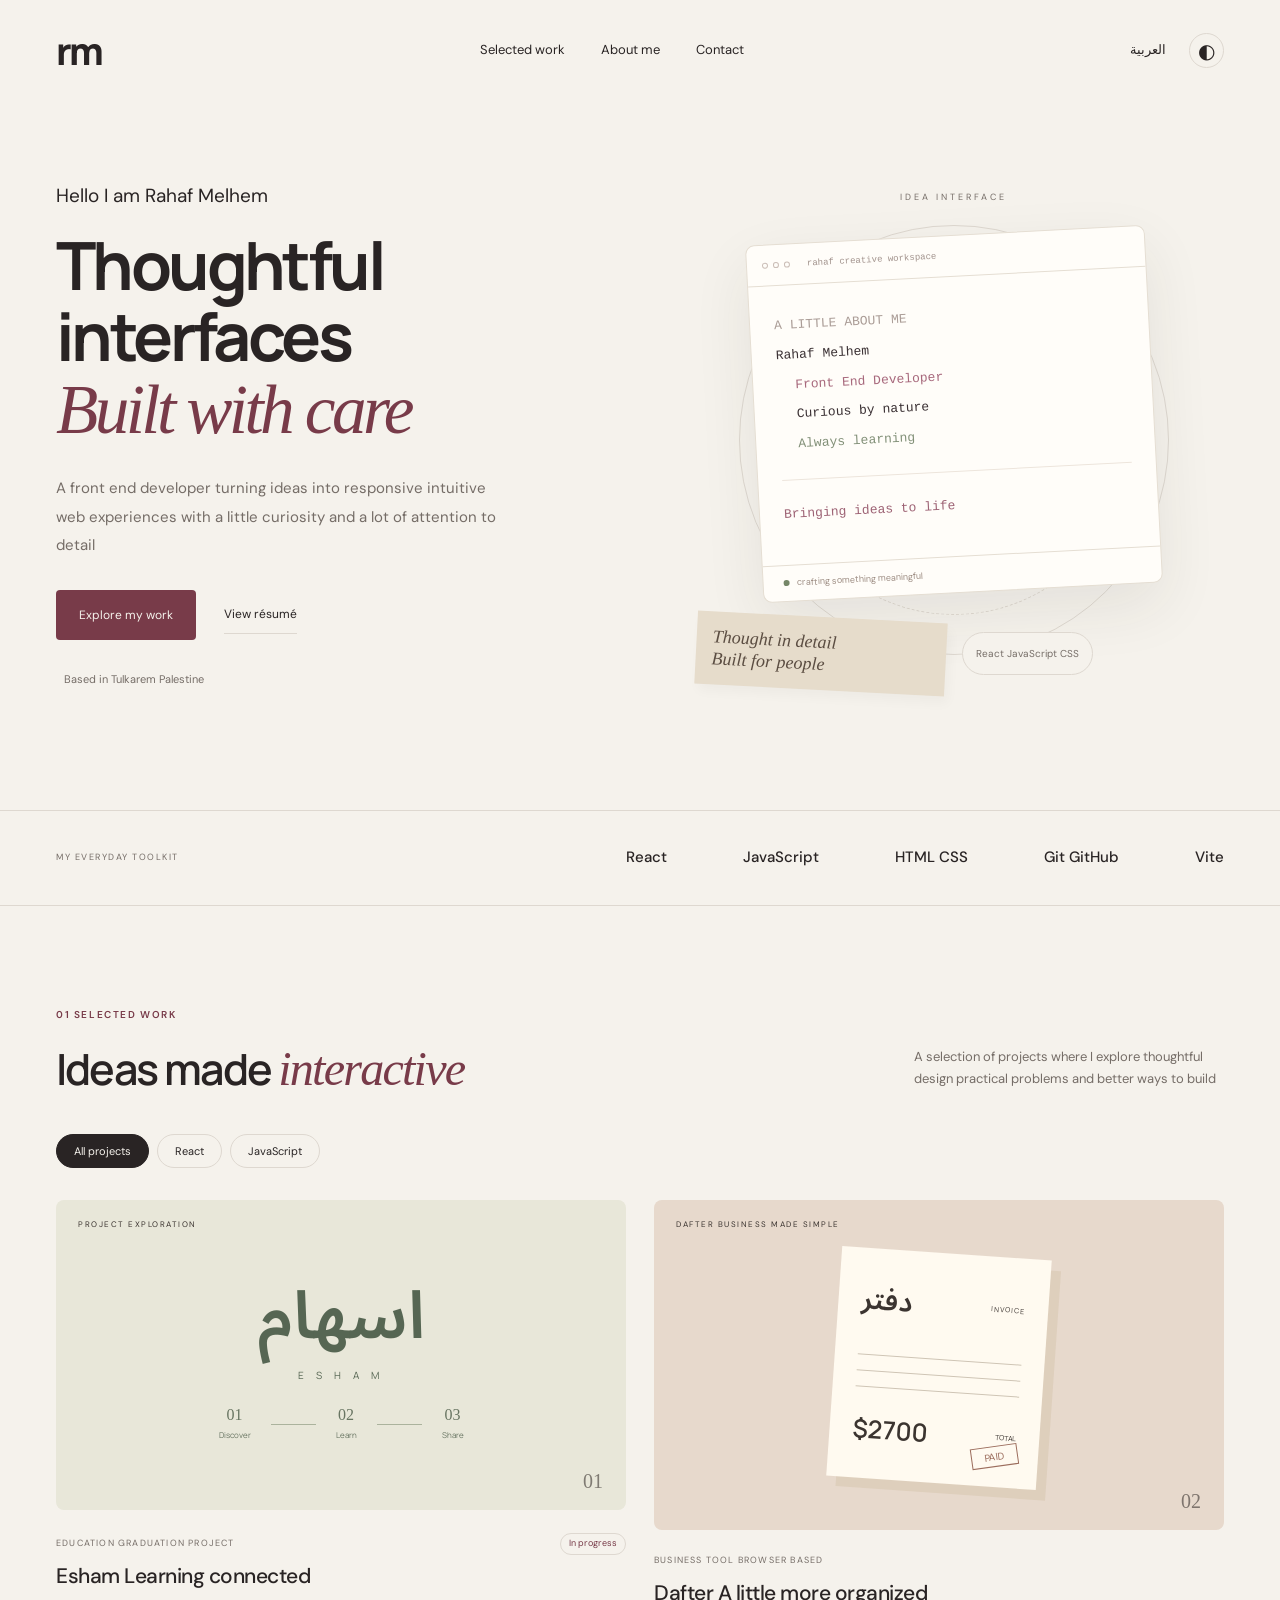
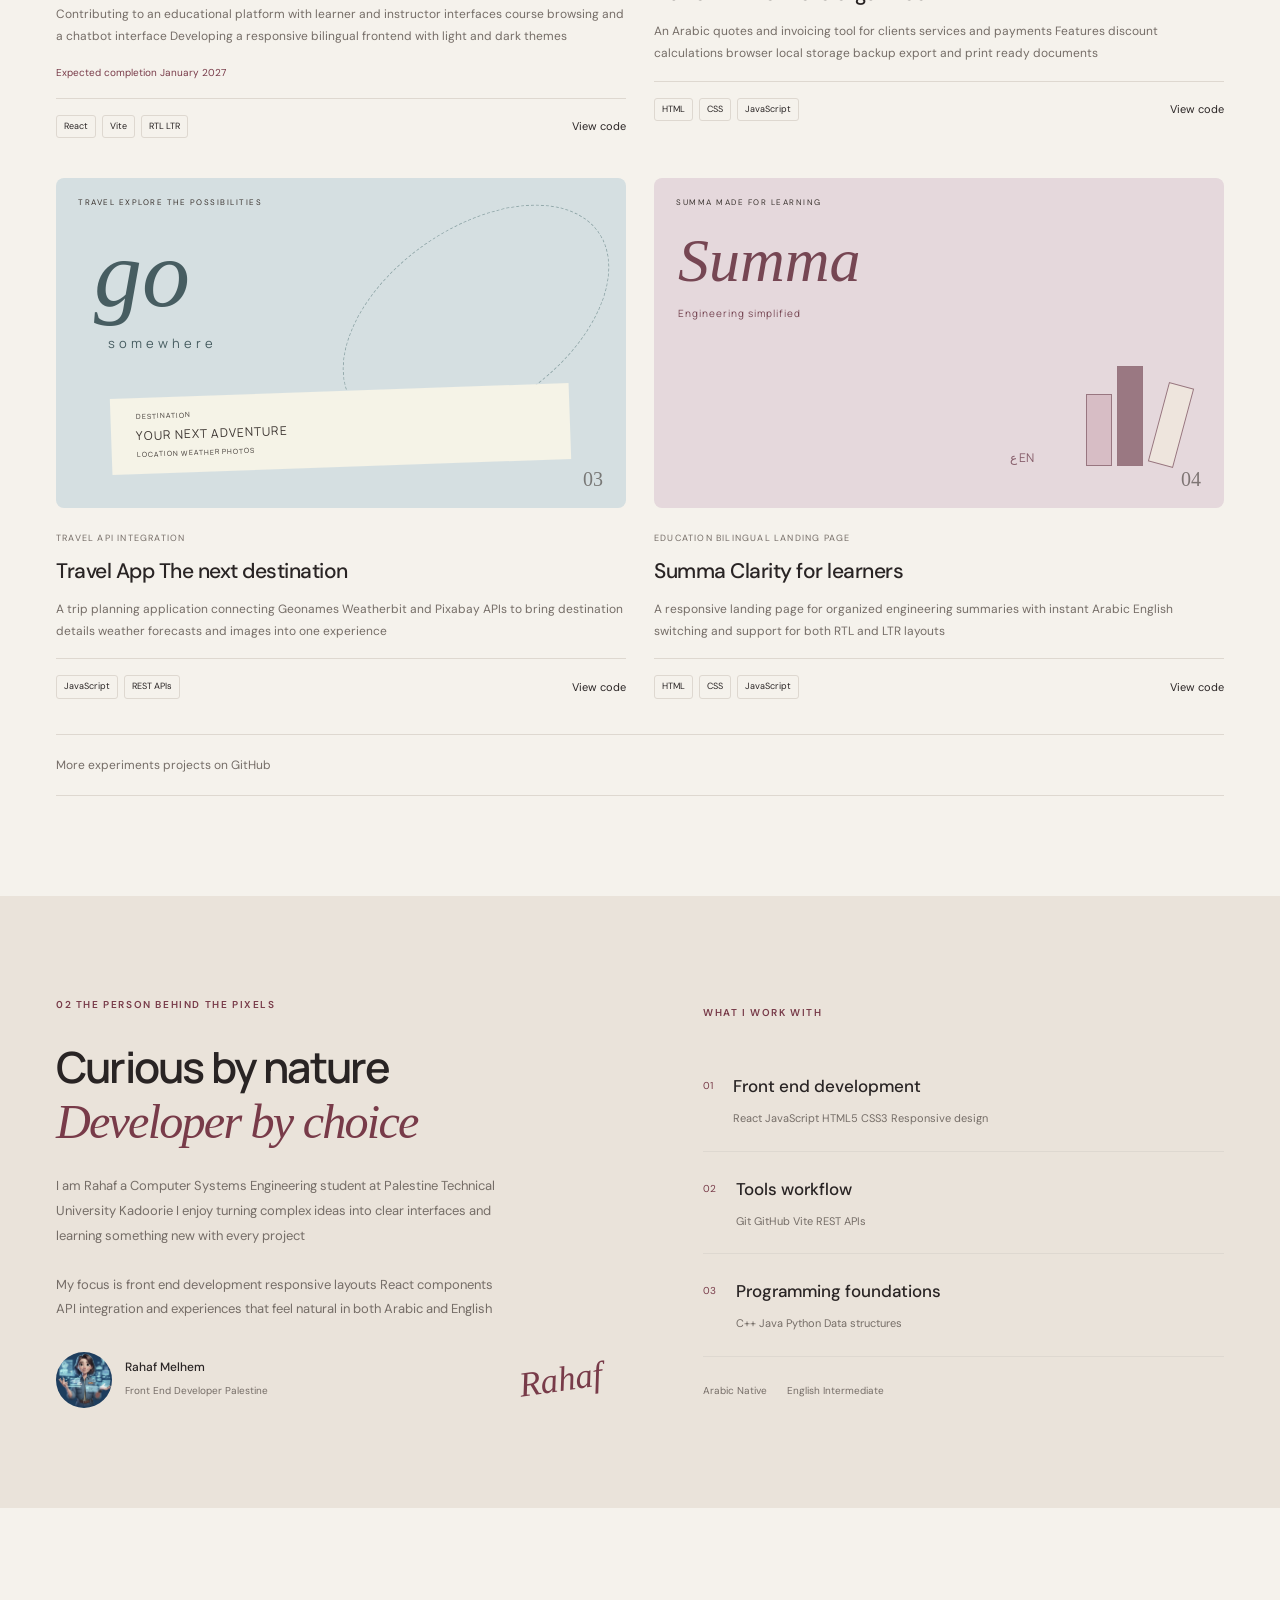
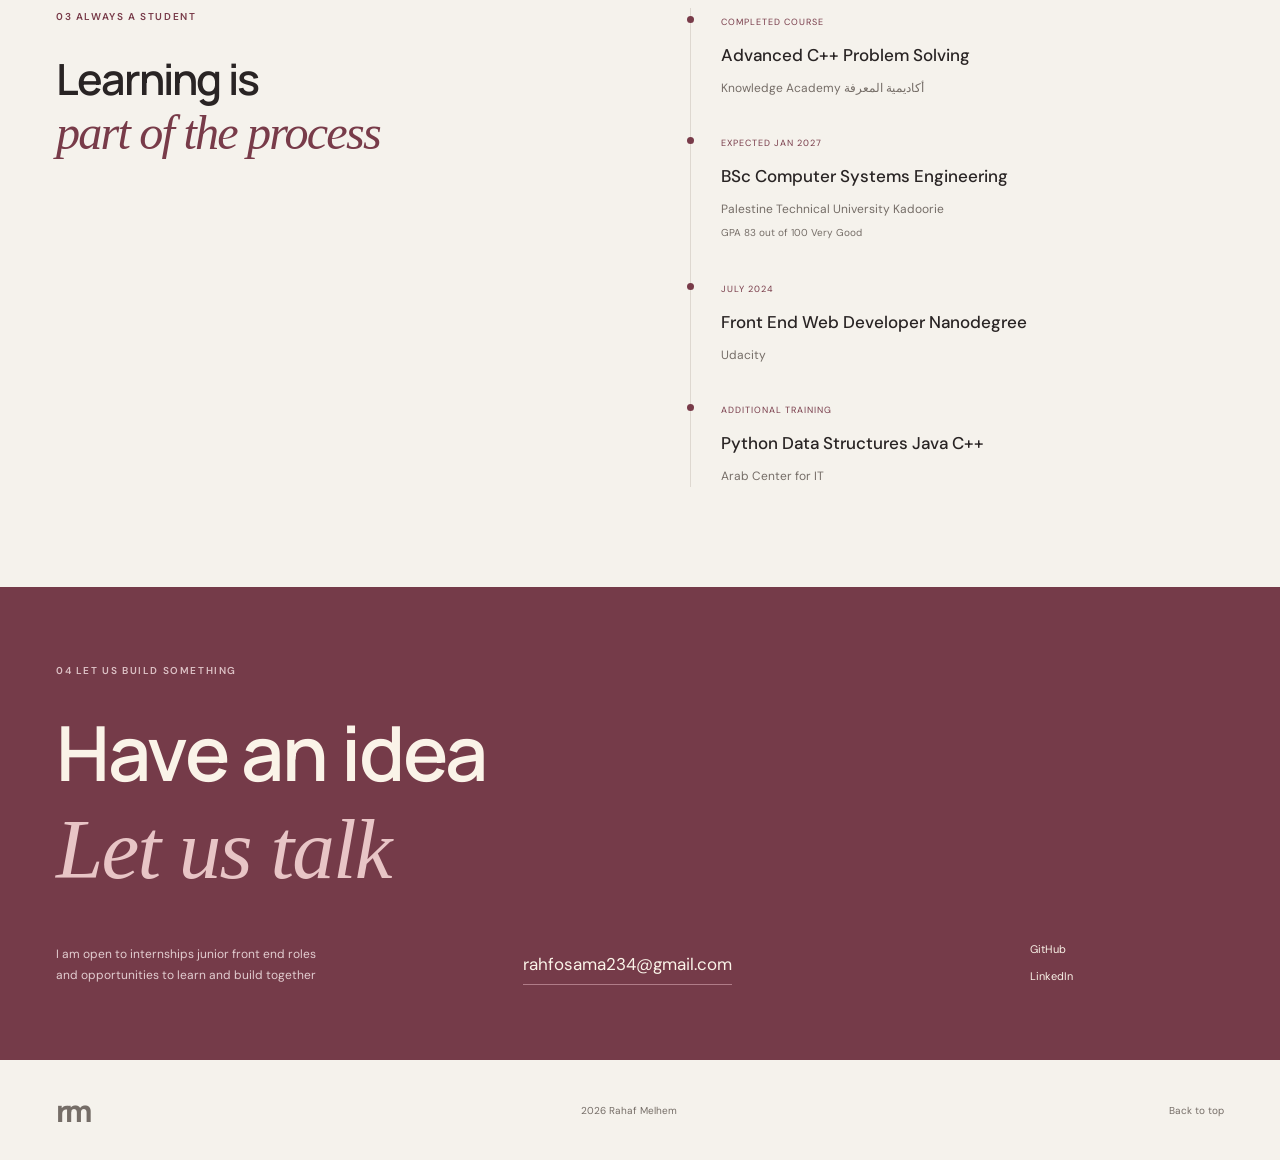
==== commit d1312011: "Remove availability message from portfolio hero" ====
--- a/portfolio/index.html
+++ b/portfolio/index.html
@@ -11,7 +11,7 @@
 <a class="skip" href="#main" data-i18n="skip">Skip to content</a>
 <header class="header"><a class="brand" href="#" aria-label="Rahaf Melhem home">rm</a><nav aria-label="Main navigation"><a href="#work" data-i18n="navWork">Selected work</a><a href="#about" data-i18n="navAbout">About me</a><a href="#contact" data-i18n="navContact">Contact</a></nav><div class="controls"><button id="language" aria-label="Switch to Arabic">العربية</button><button id="theme" aria-label="Switch color theme" title="Switch color theme">◐</button></div></header>
 <main id="main">
-<section class="hero wrap"><div class="hero-copy"><p class="eyebrow"><span class="status-dot"></span><span data-i18n="available">OPEN TO INTERNSHIPS   JUNIOR OPPORTUNITIES</span></p><p class="hello" data-i18n="hello">Hello  I am Rahaf Melhem </p><h1 data-i18n="hero">Thoughtful<br>interfaces <br><em>Built with care </em></h1><p class="intro" data-i18n="intro">A front end developer turning ideas into responsive  intuitive web experiences   with a little curiosity and a lot of attention to detail </p><div class="actions"><a class="button primary" href="#work"><span data-i18n="explore">Explore my work</span><span aria-hidden="true"> </span></a><a class="text-link" href="resume.html" target="_blank" data-i18n="resume">View résumé  </a></div><p class="location"><span aria-hidden="true"> </span> <span data-i18n="location">Based in Tulkarem  Palestine</span></p></div>
+<section class="hero wrap"><div class="hero-copy"><p class="hello" data-i18n="hello">Hello  I am Rahaf Melhem </p><h1 data-i18n="hero">Thoughtful<br>interfaces <br><em>Built with care </em></h1><p class="intro" data-i18n="intro">A front end developer turning ideas into responsive  intuitive web experiences   with a little curiosity and a lot of attention to detail </p><div class="actions"><a class="button primary" href="#work"><span data-i18n="explore">Explore my work</span><span aria-hidden="true"> </span></a><a class="text-link" href="resume.html" target="_blank" data-i18n="resume">View résumé  </a></div><p class="location"><span aria-hidden="true"> </span> <span data-i18n="location">Based in Tulkarem  Palestine</span></p></div>
 <div class="hero-art" aria-label="A visual sketch of the process from idea to interface"><div class="art-caption">IDEA   INTERFACE</div><div class="orbit orbit-one"></div><div class="orbit orbit-two"></div><div class="browser-card"><div class="browser-top"><i></i><i></i><i></i><span>rahaf   creative workspace</span></div><div class="code-body"><p class="code-comment">A LITTLE ABOUT ME</p><p>Rahaf Melhem</p><p class="indent"><span class="code-key">Front End Developer</span></p><p class="indent">Curious by nature</p><p class="indent"><span class="code-str">Always learning</span></p><div class="code-line"></div><p class="code-fn">Bringing ideas to life</p></div><div class="browser-bottom"><span class="status-dot"></span> crafting something meaningful</div></div><div class="floating-note"><div data-i18n="note">Thought in detail <br>Built for people </div></div><div class="skill-sticker"><span>React   JavaScript   CSS</span></div></div></section>
 <div class="tech-strip"><div class="wrap strip-inner"><span data-i18n="toolkit">MY EVERYDAY TOOLKIT</span><div>React <b aria-hidden="true"></b> JavaScript <b aria-hidden="true"></b> HTML   CSS <b aria-hidden="true"></b> Git   GitHub <b aria-hidden="true"></b> Vite</div></div></div>
 <section id="work" class="work wrap section"><div class="section-top"><div><p class="eyebrow" data-i18n="workLabel">01   SELECTED WORK</p><h2 data-i18n="workTitle">Ideas made <em>interactive </em></h2></div><p data-i18n="workIntro">A selection of projects where I explore thoughtful design  practical problems  and better ways to build </p></div><div class="filters" role="group" aria-label="Filter projects"><button class="active" data-filter="all" aria-pressed="true" data-i18n="filterAll">All projects</button><button data-filter="react" aria-pressed="false">React</button><button data-filter="js" aria-pressed="false">JavaScript</button></div>
--- a/portfolio/style.css
+++ b/portfolio/style.css
@@ -8,3 +8,38 @@
 @media print{.header,.hero-art,.filters,.controls,.contact,.footer,.skip,.tech-strip{display:none}.wrap{width:100%}.hero{display:block;min-height:0}.section,.about-section{padding:20px 0}body{background:white;color:black}.project-art{height:140px}.projects{gap:20px}.project{break-inside:avoid}}
 
 .actions .button>span:last-child{display:none}.contact h2>span{display:none}.strip-inner b{width:20px}.more-projects>span:last-child{display:none}.project-number{font-style:normal}.code-body{font-size:13px}
+
+/* Keep artwork and its captions in separate layout tracks. */
+.hero-copy,.hero-art,.project,.project-body,.about-grid>div{min-width:0}
+.hero{grid-template-columns:minmax(0,1.05fr) minmax(0,1fr)}
+.hero-art{display:grid;grid-template-columns:minmax(0,1fr) minmax(0,1fr);align-content:center;align-items:center;gap:24px 16px;height:auto;min-height:470px;padding:26px 12px;isolation:isolate}
+.art-caption{position:static;grid-column:1/-1;margin:0 0 6px;text-align:center;z-index:1}
+.browser-card{grid-column:1/-1;justify-self:center;width:calc(100% - 20px);max-width:400px;transform:rotate(-3deg)}
+.browser-top span{margin-left:12px;overflow-wrap:anywhere}
+.orbit{z-index:-1;max-width:100%;left:50%;top:50%;transform:translate(-50%,-50%);pointer-events:none}
+.floating-note{position:static;right:auto;bottom:auto;justify-self:stretch;align-self:center;padding:15px 16px;font-size:18px;transform:rotate(3deg);margin:0}
+.skill-sticker{position:static;left:auto;bottom:auto;justify-self:start;padding:10px 13px;transform:none;font-size:12px;line-height:1.7}
+.skill-sticker span{font-size:10px;margin:0}
+h1 em{display:inline-block;max-width:100%}
+.project-art{padding:48px 24px 42px;min-height:310px;height:auto}
+.art-label{top:18px;left:22px;right:22px;line-height:1.5}
+.summa-art{display:grid;grid-template-rows:auto 1fr;gap:24px;min-height:330px}
+.summa-title{position:static;font-size:clamp(42px,5vw,62px);line-height:1.1;z-index:1}
+.summa-title span{line-height:1.7;margin-top:10px;letter-spacing:1px}
+.summa-books{position:relative;bottom:auto;right:auto;justify-self:end;min-height:110px;padding-right:16px;align-self:end}
+.summa-books span{height:72px}.summa-books span:nth-child(2){height:100px}.summa-books span:nth-child(3){height:82px}
+.travel-art{display:flex;flex-direction:column;justify-content:space-between;gap:28px;min-height:330px}
+.travel-word{position:relative;top:auto;left:auto;font-size:96px;margin:5px 0 0 14px;z-index:1}
+.travel-word span{line-height:1.6}
+.travel-ticket{position:relative;bottom:auto;left:auto;width:88%;align-self:center;transform:rotate(-2deg);line-height:1.6;z-index:1}
+.travel-orbit{z-index:0;pointer-events:none}
+.dafter-art{min-height:330px}
+.invoice-art{transform:rotate(4deg);flex-shrink:0}
+.project-top{flex-wrap:wrap;gap:4px 12px}
+.profile-mini img{flex:0 0 56px;object-fit:cover}
+.profile-mini>div{min-width:0}.signature{flex-shrink:0}
+.email{overflow-wrap:anywhere;max-width:100%}
+@media(max-width:1100px){.hero{gap:35px}h1{font-size:clamp(45px,5.1vw,65px);letter-spacing:-2.5px}.hero-art{padding-inline:0}.code-body{font-size:11px;padding:24px 18px}.floating-note{font-size:16px}.browser-top span{font-size:8px}.about-grid{gap:40px}}
+@media(max-width:950px){.hero{grid-template-columns:1fr;padding-top:30px;gap:30px}.hero-copy{max-width:650px}.hero-art{max-width:520px;width:100%;margin:0 auto;min-height:0;padding-block:20px}.browser-card{max-width:420px}.hero h1{font-size:clamp(48px,7vw,64px)}.strip-inner{flex-wrap:wrap;padding-block:20px;gap:15px}.strip-inner>div{flex-wrap:wrap}.about-grid{gap:36px}.journey{gap:40px}}
+@media(max-width:760px){.header{height:auto;min-height:100px;display:grid;grid-template-columns:1fr auto;gap:6px 14px;padding-block:14px}.header .brand{grid-column:1;grid-row:1}.controls{grid-column:2;grid-row:1}.header nav{grid-column:1/-1;grid-row:2;justify-content:center;gap:30px;font-size:12px;padding-block:6px}.hero{grid-template-columns:1fr}.hero-art{max-width:430px;gap:22px 14px;margin:0 auto;padding:20px 4px}.hero h1{font-size:clamp(40px,10.5vw,57px);letter-spacing:-2px}.browser-card{width:calc(100% - 16px)}.code-body{font-size:12px;padding:24px 20px}.floating-note{font-size:16px;padding:13px}.skill-sticker{padding:9px 11px}.skill-sticker span{font-size:9px}.project-art{padding:52px 24px 42px;min-height:320px}.summa-art{gap:26px}.summa-title{font-size:53px}.project-footer{flex-wrap:wrap;row-gap:14px}.learning-path{gap:12px}.learning-path i{width:35px}.about-grid{grid-template-columns:1fr}.profile-mini{flex-wrap:wrap}.signature{margin-inline-start:auto}.journey{grid-template-columns:1fr}.contact-bottom{gap:26px}[dir=rtl] .hero h1{font-size:clamp(34px,9vw,43px);line-height:1.6}[dir=rtl] .hero-art{direction:ltr}}
+@media(max-width:380px){.hero-art{gap:20px 12px}.code-body{font-size:11px;padding:22px 16px}.browser-top{padding:12px}.browser-top span{font-size:7px;margin-left:8px}.floating-note{font-size:14px;padding:10px}.skill-sticker span{font-size:8px}.orbit{width:270px;height:270px}.orbit-two{width:225px;height:225px}.summa-title{font-size:45px}.summa-title span{font-size:9px}.travel-ticket{width:100%;padding-inline:15px}.learning-path{gap:10px}.learning-path i{width:23px}.header nav{gap:23px}.project h3{font-size:20px}}
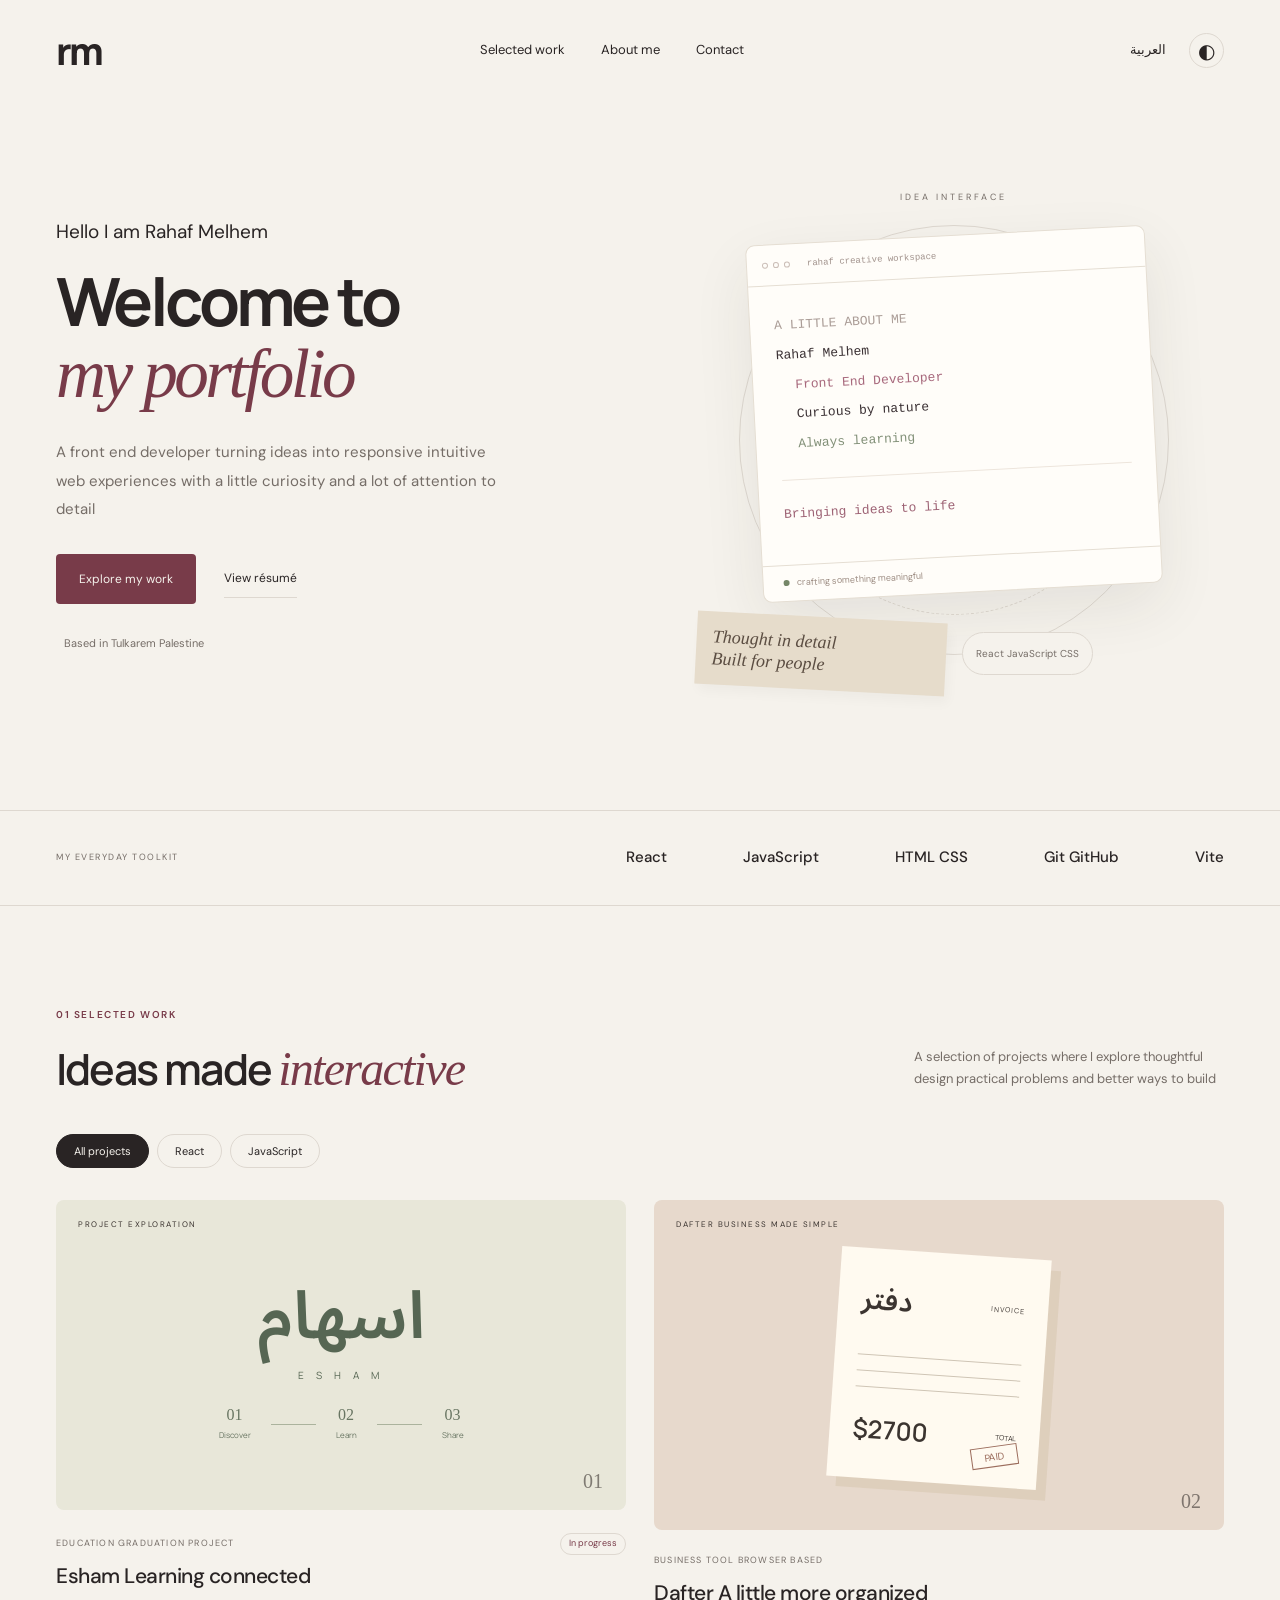
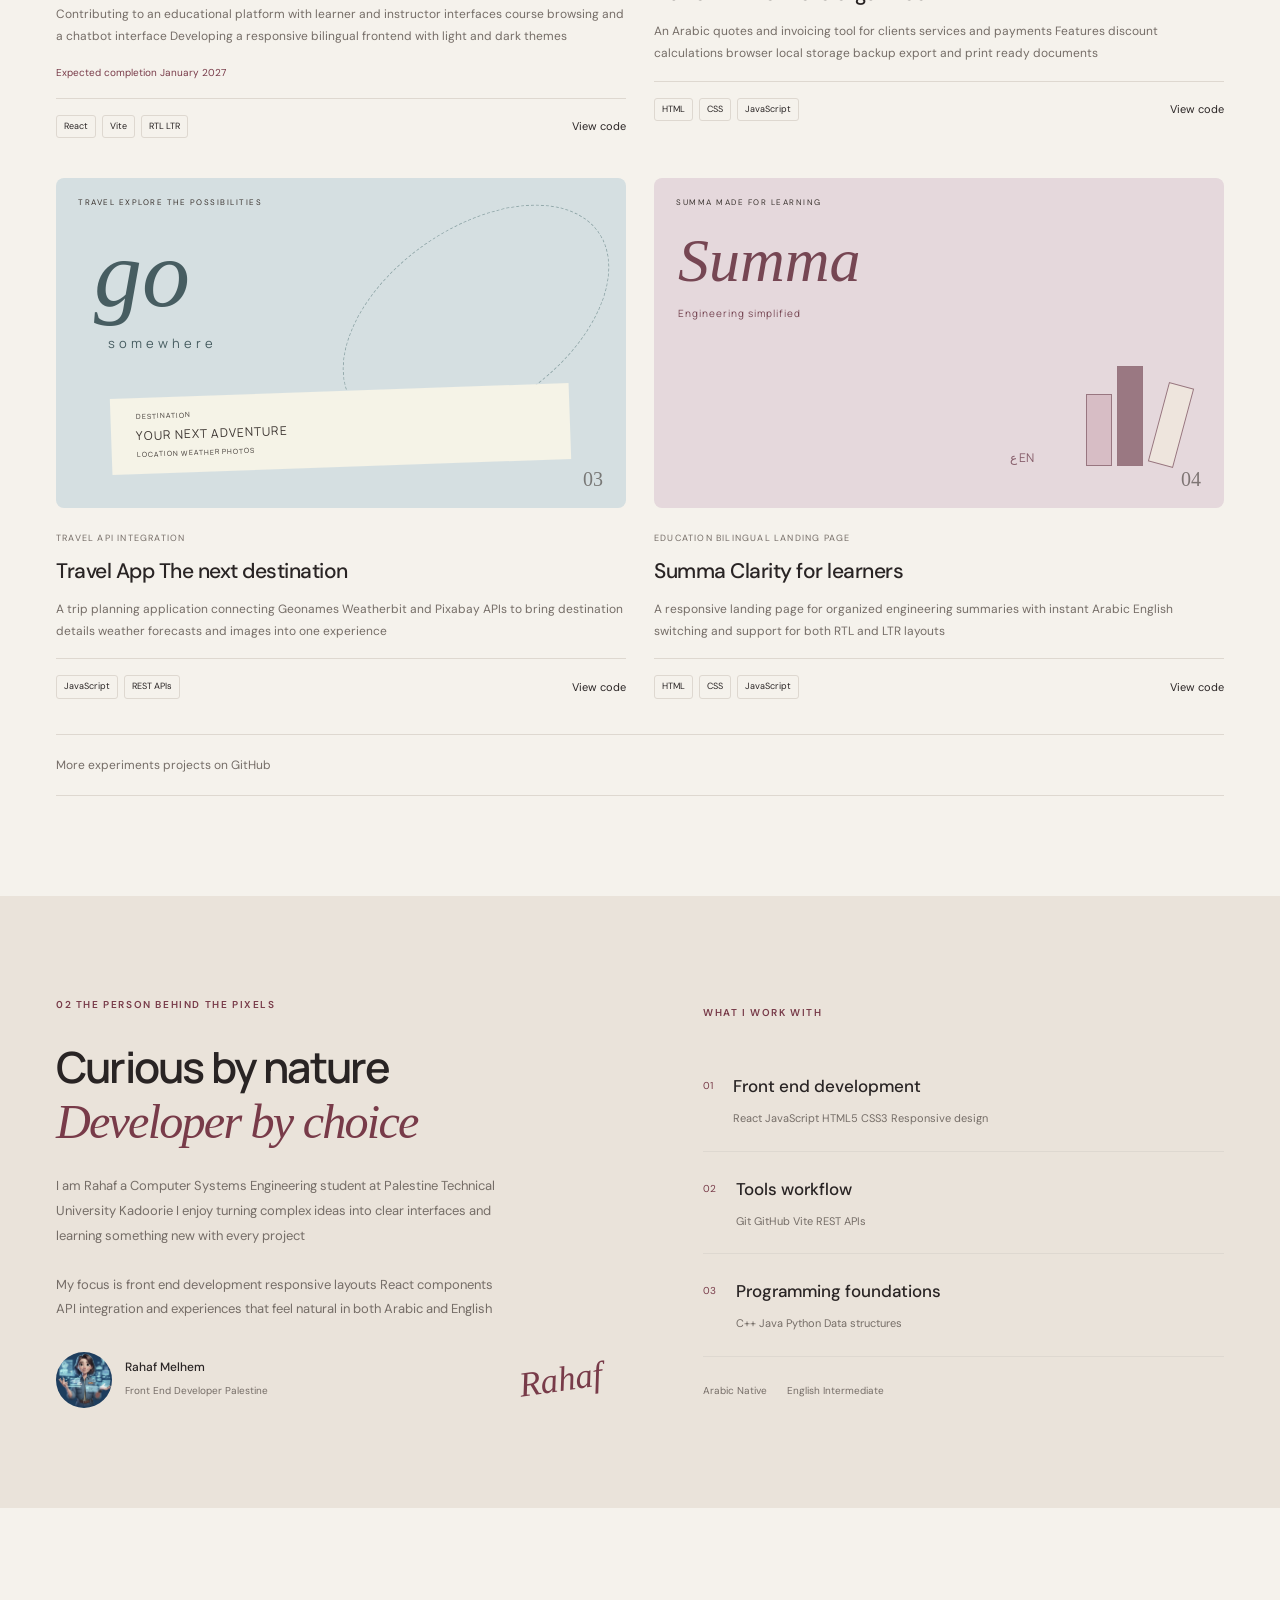
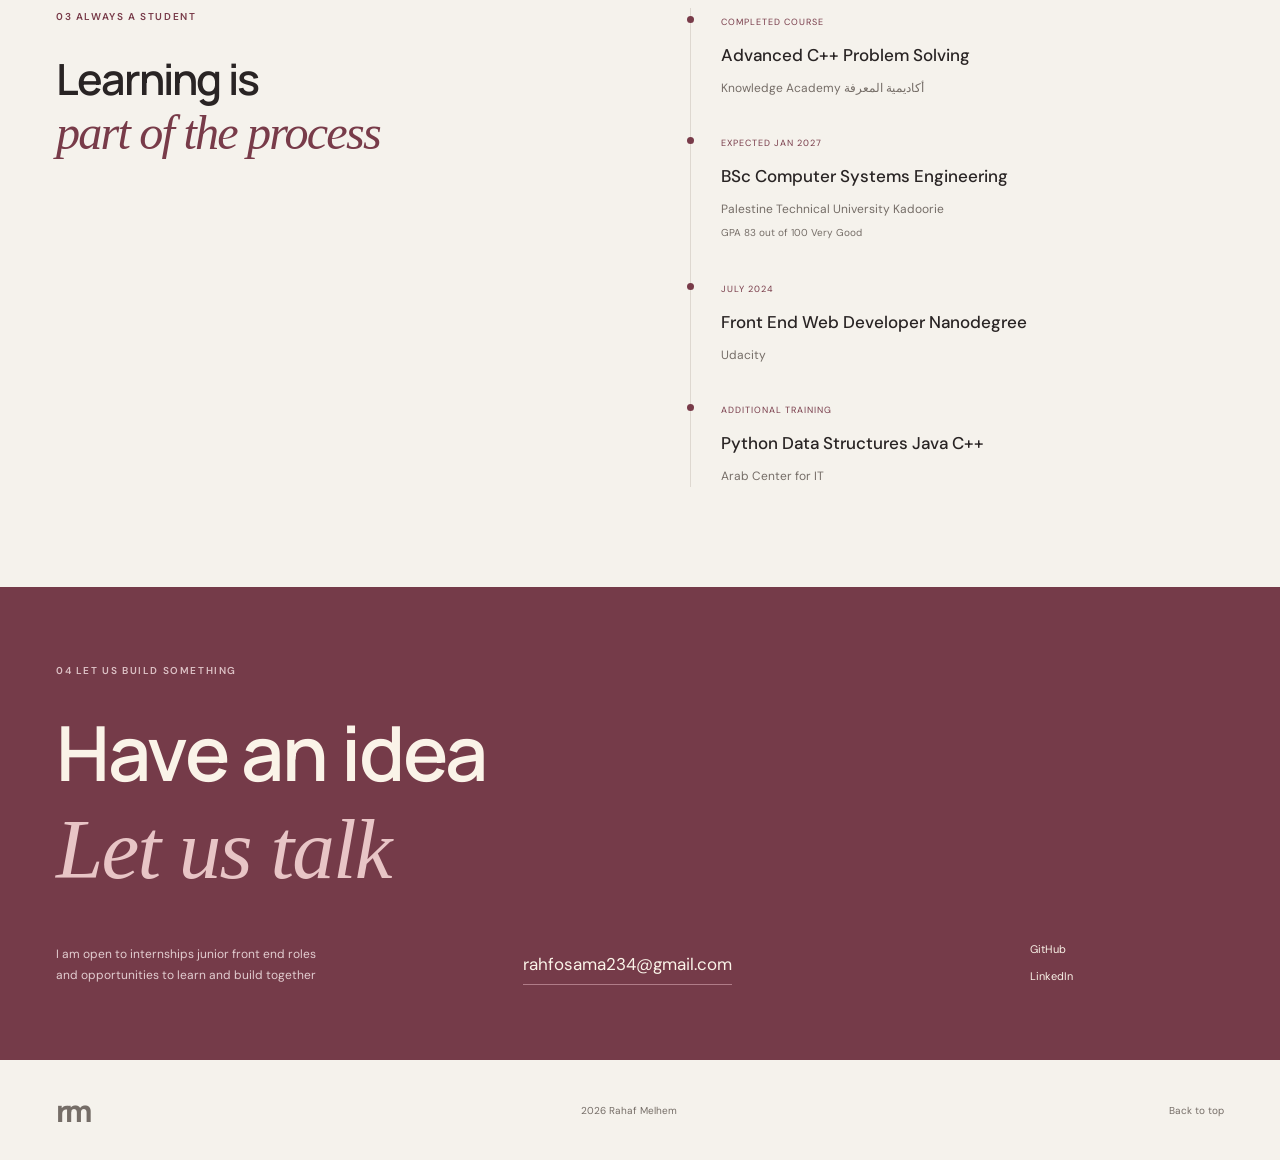
==== commit acfe54cb: "Update portfolio hero to Welcome to my portfolio" ====
--- a/portfolio/index.html
+++ b/portfolio/index.html
@@ -11,7 +11,7 @@
 <a class="skip" href="#main" data-i18n="skip">Skip to content</a>
 <header class="header"><a class="brand" href="#" aria-label="Rahaf Melhem home">rm</a><nav aria-label="Main navigation"><a href="#work" data-i18n="navWork">Selected work</a><a href="#about" data-i18n="navAbout">About me</a><a href="#contact" data-i18n="navContact">Contact</a></nav><div class="controls"><button id="language" aria-label="Switch to Arabic">العربية</button><button id="theme" aria-label="Switch color theme" title="Switch color theme">◐</button></div></header>
 <main id="main">
-<section class="hero wrap"><div class="hero-copy"><p class="hello" data-i18n="hello">Hello  I am Rahaf Melhem </p><h1 data-i18n="hero">Thoughtful<br>interfaces <br><em>Built with care </em></h1><p class="intro" data-i18n="intro">A front end developer turning ideas into responsive  intuitive web experiences   with a little curiosity and a lot of attention to detail </p><div class="actions"><a class="button primary" href="#work"><span data-i18n="explore">Explore my work</span><span aria-hidden="true"> </span></a><a class="text-link" href="resume.html" target="_blank" data-i18n="resume">View résumé  </a></div><p class="location"><span aria-hidden="true"> </span> <span data-i18n="location">Based in Tulkarem  Palestine</span></p></div>
+<section class="hero wrap"><div class="hero-copy"><p class="hello" data-i18n="hello">Hello  I am Rahaf Melhem </p><h1 data-i18n="hero">Welcome to<br><em>my portfolio</em></h1><p class="intro" data-i18n="intro">A front end developer turning ideas into responsive  intuitive web experiences   with a little curiosity and a lot of attention to detail </p><div class="actions"><a class="button primary" href="#work"><span data-i18n="explore">Explore my work</span><span aria-hidden="true"> </span></a><a class="text-link" href="resume.html" target="_blank" data-i18n="resume">View résumé  </a></div><p class="location"><span aria-hidden="true"> </span> <span data-i18n="location">Based in Tulkarem  Palestine</span></p></div>
 <div class="hero-art" aria-label="A visual sketch of the process from idea to interface"><div class="art-caption">IDEA   INTERFACE</div><div class="orbit orbit-one"></div><div class="orbit orbit-two"></div><div class="browser-card"><div class="browser-top"><i></i><i></i><i></i><span>rahaf   creative workspace</span></div><div class="code-body"><p class="code-comment">A LITTLE ABOUT ME</p><p>Rahaf Melhem</p><p class="indent"><span class="code-key">Front End Developer</span></p><p class="indent">Curious by nature</p><p class="indent"><span class="code-str">Always learning</span></p><div class="code-line"></div><p class="code-fn">Bringing ideas to life</p></div><div class="browser-bottom"><span class="status-dot"></span> crafting something meaningful</div></div><div class="floating-note"><div data-i18n="note">Thought in detail <br>Built for people </div></div><div class="skill-sticker"><span>React   JavaScript   CSS</span></div></div></section>
 <div class="tech-strip"><div class="wrap strip-inner"><span data-i18n="toolkit">MY EVERYDAY TOOLKIT</span><div>React <b aria-hidden="true"></b> JavaScript <b aria-hidden="true"></b> HTML   CSS <b aria-hidden="true"></b> Git   GitHub <b aria-hidden="true"></b> Vite</div></div></div>
 <section id="work" class="work wrap section"><div class="section-top"><div><p class="eyebrow" data-i18n="workLabel">01   SELECTED WORK</p><h2 data-i18n="workTitle">Ideas made <em>interactive </em></h2></div><p data-i18n="workIntro">A selection of projects where I explore thoughtful design  practical problems  and better ways to build </p></div><div class="filters" role="group" aria-label="Filter projects"><button class="active" data-filter="all" aria-pressed="true" data-i18n="filterAll">All projects</button><button data-filter="react" aria-pressed="false">React</button><button data-filter="js" aria-pressed="false">JavaScript</button></div>
